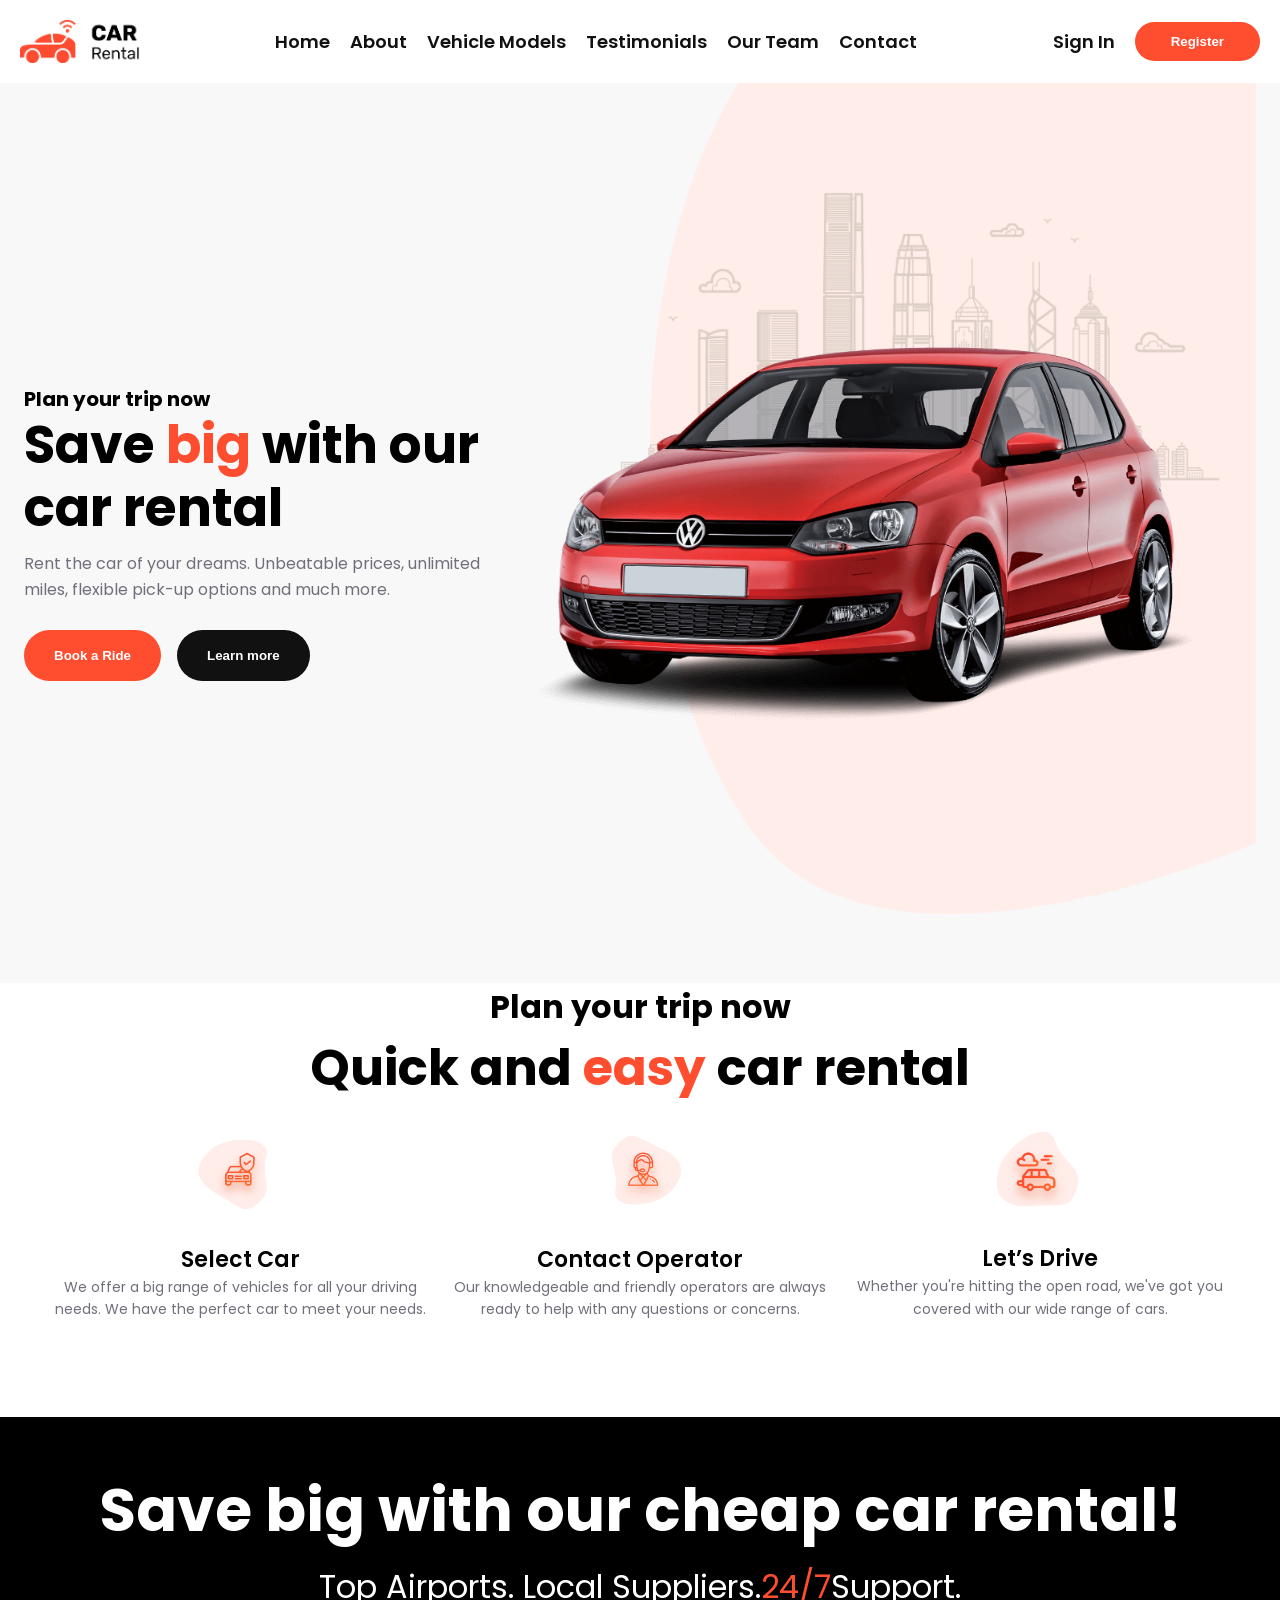
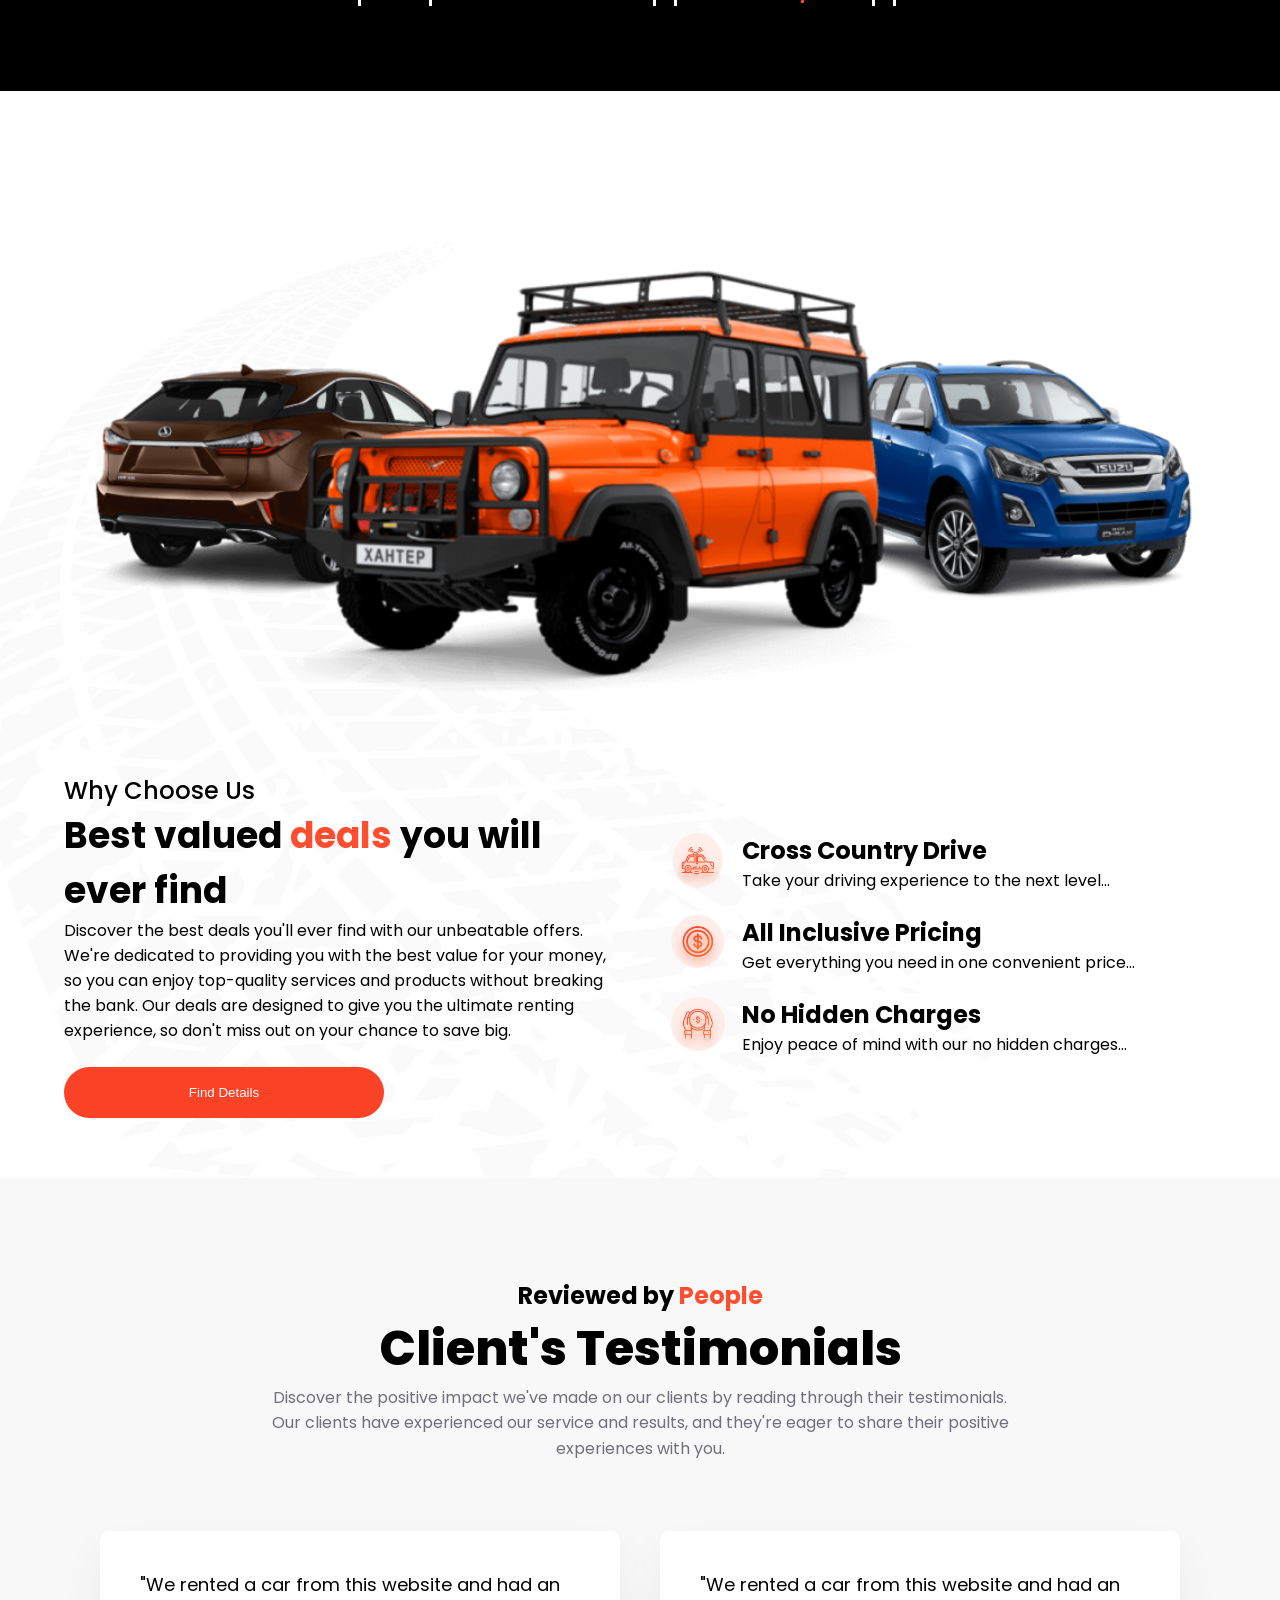
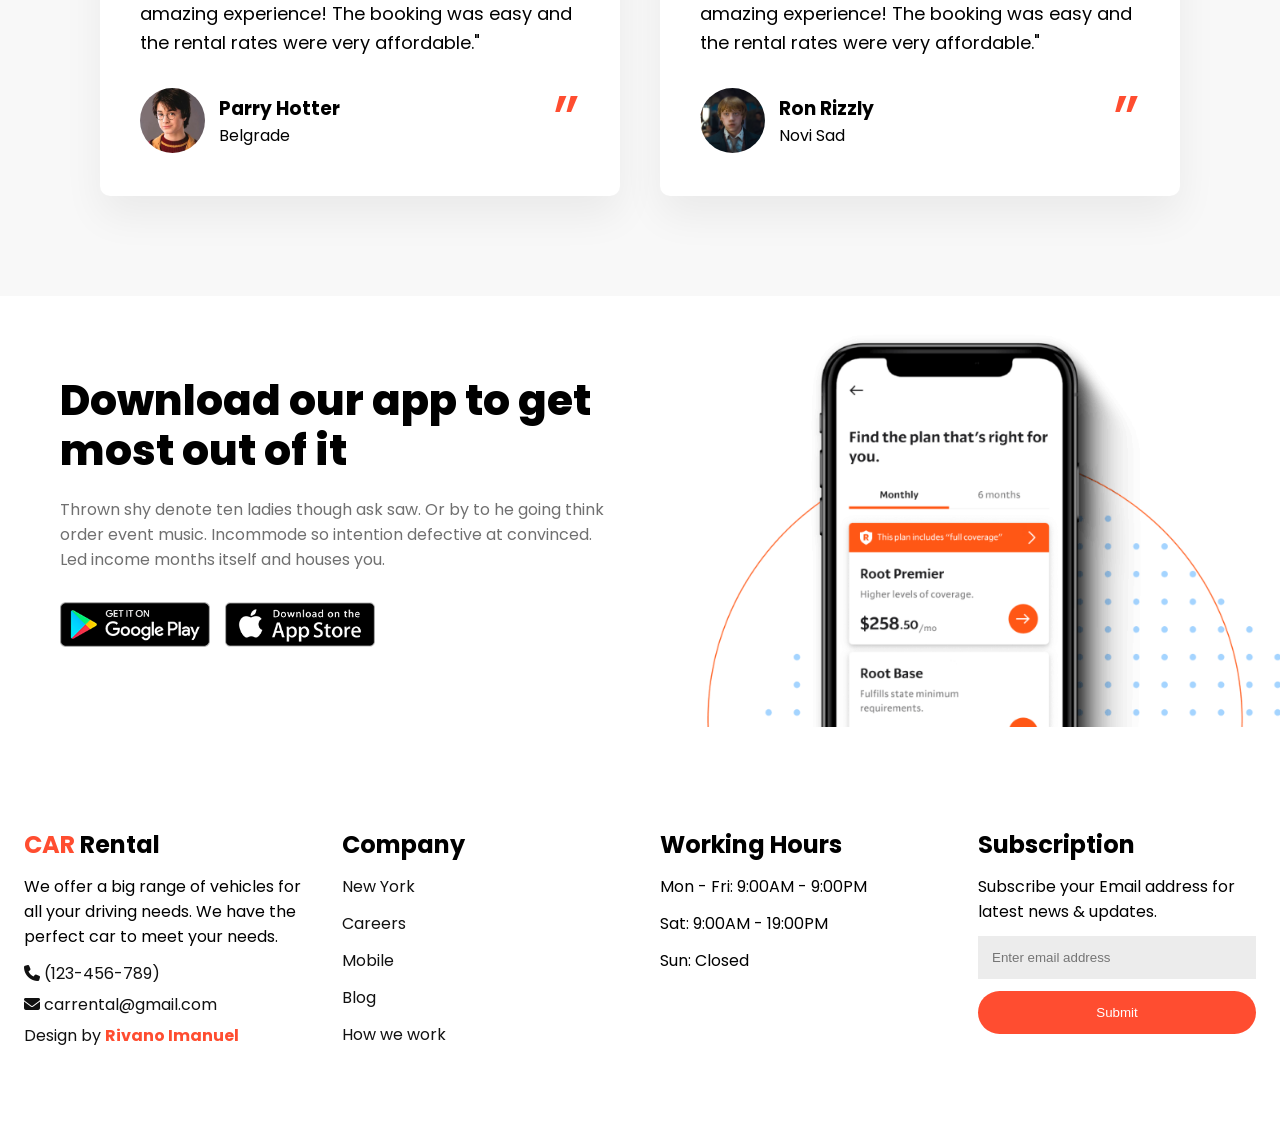
==== index.html @ f469b9a5 "first commit" ====
<!DOCTYPE html>
<html lang="en">

<head>
  <meta charset="UTF-8" />
  <meta name="viewport" content="width=device-width, initial-scale=1.0" />
  <link rel="stylesheet" href="style.css" />
  <link href="https://fonts.googleapis.com/css2?family=Poppins:wght@400;500;600;700&display=swap" rel="stylesheet">
  <link rel="stylesheet" href="https://cdnjs.cloudflare.com/ajax/libs/font-awesome/6.5.0/css/all.min.css">
  <title>Document</title>
  <script src="app.js" defer></script>
</head>

<body>
  <!-- navigation -->
  <nav>
    <div class="nav__row">

      <div class="nav__logo">
        <img src="logo.png" alt="logo">
      </div>



    <button class="nav__hamburger" onclick="openMenu()">
      <i class="fa-solid fa-bars"></i>
    </button>


    <div class="nav__links">

      <button class="nav__close" onclick="closeMenu()">✕</button>

      <a href="#" class="nav__link">Home</a>
      <a href="#" class="nav__link">About</a>
      <a href="#" class="nav__link">Vehicle Models</a>
      <a href="#" class="nav__link">Testimonials</a>
      <a href="#" class="nav__link">Our Team</a>
      <a href="#" class="nav__link">Contact</a>

    </div>

    <div class="nav__actions">
      <a href="#" class="nav__link nav__link__sign">Sign In</a>
      <button class="nav__button">Register</button>
    </div>

  </div>
</nav>

  <!-- header -->
  <header>
    <div class="container">
      <div class="header__row">

        <img class="header-bg" src="header-bg.png" alt="">

        <div class="header__text">
          <p class="header__text__subtitle">Plan your trip now</p>

          <h1 class="header__text__title">
            Save <span>big</span> with our car rental
          </h1>

          <p class="header__text__para">
            Rent the car of your dreams. Unbeatable prices, unlimited miles, flexible pick-up options and much more.
          </p>

          <div class="header__text__btns">
            <button class="header__text__btn header__text__book">Book a Ride</button>
            <button class="header__text__btn header__text__learn">Learn more</button>
          </div>
        </div>

        <div class="header__img__wrapper">
          <img class="header__img" src="header-car.png" alt="Car">
        </div>

      </div>
    </div>
  </header>

  <!-- main content -->

  <main id="features">
    <div class="container">

      <div class="features__heading">
        <h1 class="feature__subtitle">Plan your trip now</h1>
        <h2 class="feature__title">Quick and <strong>easy</strong> car rental</h2>
      </div>

      <div class="features__row">

        <div class="feature">
          <div class="feature__icon">
            <img src="feature-1.png" alt="Select Car" class="feature__img">
          </div>

          <h4 class="feature__name">Select Car</h4>
          <p class="feature__para">
            We offer a big range of vehicles for all your driving needs. We have the perfect car to meet your needs.
          </p>

        </div>

        <div class="feature">
          <div class="feature__icon">
            <img src="feature-2.png" alt="Contact Operator" class="feature__img">
          </div>
          <h4 class="feature__name">Contact Operator</h4>
          <p class="feature__para">
            Our knowledgeable and friendly operators are always ready to help with any questions or concerns.
          </p>
        </div>

        <div class="feature">
          <div class="feature__icon">
            <img src="feature-3.png" alt="Let's Drive" class="feature__img">
          </div>
          <h4 class="feature__name">Let’s Drive</h4>
          <p class="feature__para">
            Whether you're hitting the open road, we've got you covered with our wide range of cars.
          </p>
        </div>

      </div>

    </div>
  </main>

  <!-- banner -->

  <section id="banner">
    <div class=" container__banner">

      <h1 class=" banner__title"> Save big with our cheap car rental!</h1>
      <p class=" banner__para"> Top Airports. Local Suppliers.<span> 24/7 </span> Support.</p>
    </div>
  </section>

  <!-- choose us -->

  <section id="Choose__us">
    <div class="container__choose">

      <!-- ROW 1: IMAGE FULL WIDTH -->
      <div class="choose__imageRow">
        <img src="choose-car.png" alt="Car Image" class="choose__car__image">
      </div>

      <!-- ROW 2: CONTENT -->
      <div class="choose__contentRow">

        <!-- LEFT: titles + para + button -->
        <div class="choose__contentLeft">
          <div class="Headtitle">Why Choose Us</div>
          <div class="subtitle">Best valued <strong>deals</strong> you will ever find</div>

          <p class="choose__para">
            Discover the best deals you'll ever find with our unbeatable offers. We're dedicated to providing you with
            the best value for your money, so you can enjoy top-quality services and products without breaking the bank.
            Our deals are designed to give you the ultimate renting experience, so don't miss out on your chance to save
            big.</p>

          <button class="choose__button">Find Details</button>
        </div>

        <!-- RIGHT: features -->
        <div class="choose__contentRight">
          <div class="choose__features">

            <div class="choose__feature">
              <img src="choose-1.png" alt="" class="choose__icon">
              <div>
                <h2>Cross Country Drive</h2>
                <p>Take your driving experience to the next level...</p>
              </div>
            </div>

            <div class="choose__feature">
              <img src="choose-2.png" alt="" class="choose__icon">
              <div>
                <h2>All Inclusive Pricing</h2>
                <p>Get everything you need in one convenient price...</p>
              </div>
            </div>

            <div class="choose__feature">
              <img src="choose-3.png" alt="" class="choose__icon">
              <div>
                <h2>No Hidden Charges</h2>
                <p>Enjoy peace of mind with our no hidden charges...</p>
              </div>
            </div>

          </div>
        </div>

      </div>
    </div>
  </section>

  <!-- review -->
  <section id="review">
    <div class="container">

      <!-- header -->
      <div class="row__review">
        <h1 class="review__title">Reviewed by <strong>People</strong></h1>
        <h2 class="review__subtitle">Client's Testimonials</h2>
        <p class="review__para">
          Discover the positive impact we've made on our clients by reading through their testimonials.
          Our clients have experienced our service and results, and they're eager to share their positive experiences
          with you.
        </p>
      </div>

      <!-- testimonials cards -->
      <div class="testimonials">

        <!-- card 1 -->
        <article class="review__card">
          <p class="review__text">
            "We rented a car from this website and had an amazing experience! The booking was easy and the rental rates
            were very affordable."
          </p>

          <div class="review__footer">
            <div class="review__person">
              <img class="review__avatar" src="testimonial-1.webp" alt="Parry Hotter">
              <div class="review__meta">
                <h3 class="review__name">Parry Hotter</h3>
                <p class="review__location">Belgrade</p>
              </div>
            </div>

            <div class="review__quote" aria-hidden="true">”</div>
          </div>
        </article>

        <!-- card 2 -->
        <article class="review__card">
          <p class="review__text">
            "We rented a car from this website and had an amazing experience! The booking was easy and the rental rates
            were very affordable."
          </p>

          <div class="review__footer">
            <div class="review__person">
              <img class="review__avatar" src="testimonial-2.jpg" alt="Ron Rizzly">
              <div class="review__meta">
                <h3 class="review__name">Ron Rizzly</h3>
                <p class="review__location">Novi Sad</p>
              </div>
            </div>

            <div class="review__quote" aria-hidden="true">”</div>
          </div>
        </article>

      </div>

    </div>
  </section>
<!-- download -->

<section id="download">
  <div class="download__wrapper"> 
    
    <div class="download__content-inner"> <div class="download__text">
        <h2 class="download__title">Download our app to get most out of it</h2>
        <p class="download__para">
          Thrown shy denote ten ladies though ask saw. Or by to he going think order event music. Incommode so intention defective at convinced. Led income months itself and houses you.
        </p>
        <div class="download__links">
           <img src="google-play.svg" class="store-btn" alt="Google Play">
           <img src="app-store.svg" class="store-btn" alt="App Store">
        </div>
      </div>

      <div class="download__img">
        <img src="download-bg.png" class="phone-image" alt="Phone">
      </div>

    </div>

  </div>
</section>
  <footer id="footer">
    <div class="container">
      <div class="footer__row">

        <!-- COL 1: INTRO -->
        <div class="footer__col intro">
          <h4 class="intro__title"> <strong>CAR</strong> Rental</h4>
          
          <p class="intro__para">
            We offer a big range of vehicles for all your driving needs. We have the perfect car to meet your needs.
          </p>

          <div class="footer__links">
            <a href="tel:123456789" class="footer__intro__link footer__phone">
              <i class="fa-solid fa-phone"></i>
              <span>(123-456-789)</span>
            </a>

            <a href="mailto:carrental@gmail.com" class="footer__intro__link">
              <i class="fa-solid fa-envelope"></i>
              <span>carrental@gmail.com</span>
            </a>

            <a href="#" class="footer__intro__link">Design by <strong>Rivano Imanuel</strong></a>
          </div>
        </div>

        <!-- COL 2: COMPANY -->
        <div class="footer__col company">
          <h4 class="company__title">Company</h4>
          <a href="#" class="company__link">New York</a>
          <a href="#" class="company__link">Careers</a>
          <a href="#" class="company__link">Mobile</a>
          <a href="#" class="company__link">Blog</a>
          <a href="#" class="company__link">How we work</a>
        </div>

        <!-- COL 3: HOURS -->
        <div class="footer__col hours">
          <h4 class="hours__title">Working Hours</h4>
          <p>Mon - Fri: 9:00AM - 9:00PM</p>
          <p>Sat: 9:00AM - 19:00PM</p>
          <p>Sun: Closed</p>
        </div>

        <!-- COL 4: SUBSCRIPTION -->
        <div class="footer__col subscription">
          <h4 class="headtitle__sub">Subscription</h4>
          <p>Subscribe your Email address for latest news & updates.</p>

          <form class="footer__form">
            <input type="email" placeholder="Enter email address" class="footer__email">
            <button type="submit" class="Email__form__submit">Submit</button>
          </form>
        </div>

      </div>
    </div>
  </footer>
  
  </body>
  </html>
---- style.css ----
/* =========================
   RESET + ROOT
   ========================= */
*{
  margin:0;
  padding:0;
  box-sizing:border-box;
}

:root{
  --primary:#ff4d30;
  --black:#111;
  --gray:#706f7b;
}

html,body{
  overflow-x:hidden;
}

body{
  font-family:"Poppins", sans-serif;
}

.container{
  width:100%;
  max-width:1280px;
  margin:0 auto;
  padding:0 24px;
}

/* =========================
   NAVIGATION
   ========================= */
.nav__row{
  width:100%;
  max-width:1280px;
  margin:0 auto;
  padding:20px;
  display:flex;
  align-items:center;
  justify-content:space-between;
}

.nav__logo img{
  width:120px;
  display:block;
}

.nav__links{
  display:flex;
  gap:20px;
}

.nav__link{
  text-decoration:none;
  color:#111;
  font-size:18px;
  font-weight:600;
}

.nav__actions{
  display:flex;
  gap:20px;
  align-items:center;
}

.nav__button{
  background:var(--primary);
  color:white;
  border:none;
  padding:12px 36px;
  border-radius:24px;
  font-weight:600;
  cursor:pointer;
}

/* =========================
   HAMBURGER BASE
   ========================= */
.nav__hamburger{
  display:none;
  background:none;
  border:none;
  font-size:28px;
  cursor:pointer;
}

.nav__close{
  display:none;
  background:none;
  border:none;
  font-size:28px;
  cursor:pointer;
}


/* =========================
   HEADER
   ========================= */
header{
  height:100vh;
  background:#f8f8f8;
  overflow:hidden;
}

.header__row{
  display:flex;
  align-items:center;
  justify-content:space-between;
  min-height:100vh;
  position:relative;
}

.header-bg{
  position:absolute;
  right:0;
  top:0;
  width:650px;
  z-index:1;
  pointer-events:none;
}

.header__text{
  max-width:500px;
  z-index:3;
}

.header__text__subtitle{
  font-size:20px;
  font-weight:700;
}

.header__text__title{
  font-size:52px;
  font-weight:700;
  line-height:1.2;
}

.header__text__title span{
  color:var(--primary);
}

.header__text__para{
  color:var(--gray);
  margin:12px 0 28px;
  line-height:1.6;
}

.header__text__btns{
  display:flex;
  gap:16px;
}

.header__text__btn{
  padding:18px 30px;
  border:none;
  border-radius:36px;
  color:white;
  font-weight:700;
  cursor:pointer;
}

.header__text__book{ background:var(--primary); }
.header__text__learn{ background:var(--black); }

.header__img__wrapper{
  position:absolute;
  right:24px;
  width:60%;
  z-index:2;
  pointer-events:none;
}

.header__img{
  width:100%;
  max-width:820px;
}

/* =========================
   FEATURES
   ========================= */
.features__row{
  display:flex;
  text-align:center;
  padding:16px;
}

.feature{ flex:1; }

.feature__subtitle{
  font-size:32px;
  text-align:center;
}

.feature__title{
  font-size:50px;
  text-align:center;
}

.feature__title strong{ color:#ff4d30; }

.feature__img{
  width:100px;
  margin-bottom:14px;
}

.feature__name{
  font-size:22px;
  font-weight:600;
}

.feature__para{
  font-size:14px;
  color:var(--gray);
  line-height:1.6;
}

/* =========================
   BANNER
   ========================= */
#banner{ 
  margin:80px 0;
  background: #2d2f35;
  color: #fff;

}

.container__banner{
  background:black;
  color:white;
  padding:40px 0 80px;
}

.banner__title{
  display:flex;
  justify-content:center;
  font-size:60px;
  font-weight:700;
  padding:8px;
}

.banner__para{
  display:flex;
  justify-content:center;
  font-size:32px;
}

.banner__para span{ color:var(--primary); }

/* =========================
   CHOOSE US
   ========================= */
#Choose__us{
  padding:60px 0;
  background:url(choose-bg.png) no-repeat left center;
  background-size:contain;
}

.Headtitle{
  font-size:24px;
  font-weight:500;
}

.subtitle{
  font-size:36px;
  font-weight:700;
}

.subtitle strong{ color:#ff4d30; }

.container__choose{
  max-width:1200px;
  margin:0 auto;
  padding:0 24px;
}

.choose__car__image{ width:100%; }

.choose__contentRow{
  display:flex;
  gap:60px;
  margin-top:30px;
  align-items:center;
}

.choose__contentLeft,
.choose__contentRight{ flex:1; }

.choose__features{
  display:flex;
  flex-direction:column;
  gap:22px;
}

.choose__feature{
  display:flex;
  gap:16px;
}

.choose__icon{ width:56px; }

.choose__button{
  width:320px;
  padding:18px 0;
  border:none;
  border-radius:999px;
  background:#fa4226;
  color:white;
  margin-top:24px;
}

/* =========================
   REVIEW
   ========================= */
#review{
  background:#f8f8f8;
  padding:100px 0;
}

.row__review{
  text-align:center;
  max-width:750px;
  margin:0 auto 70px;
}

.review__subtitle{
  font-size:48px;
  font-weight:800;
}

.review__title strong{ color:#ff4d30; }

.review__para{
  color:var(--gray);
  line-height:1.6;
}

.testimonials{
  display:flex;
  gap:40px;
  flex-wrap:wrap;
  justify-content:center;
}

.review__card{
  background:#fff;
  padding:40px;
  border-radius:10px;
  box-shadow:0 20px 40px rgba(0,0,0,0.06);
  max-width:520px;
  width:100%;
}

.review__text{
  font-size:18px;
  line-height:1.6;
  margin:0 0 28px;
}

.review__footer{
  display:flex;
  align-items:center;
  justify-content:space-between;
  gap:24px;
}

.review__person{
  display:flex;
  align-items:center;
  gap:14px;
}

/* avatar fix */
.review__avatar{
  width:65px;
  height:65px;
  border-radius:50%;
  object-fit:cover;
  display:block;
  flex-shrink:0;
}

.review__name{
  margin:0;
  font-weight:700;
}

.review__city{
  margin:0;
  color:#777;
  font-size:14px;
}

.review__quote{
  font-size:70px;
  line-height:1;
  color:#ff4d30;
}

/* =========================
   DOWNLOAD (CLEAN TEMPLATE SETUP)
   ========================= */

/* Section */
#download{
  background-image: url(download-bg.png);
  background-size: cover;
  background-repeat: no-repeat;
  background-position: top;
  padding: 80px 0; /* jij mag dit houden */
}
/* Center wrapper */
.download__wrapper{
  max-width: 1200px;
  margin: 0 auto;
  padding: 0 20px;
}

/* Layout wrapper (1x gebruiken!) */
.download__content-inner{
  display:flex;
  justify-content: space-between;
  align-items:flex-start;
}

.download__text{
  max-width: 550px;
  display:flex;
  flex-direction:column;
  gap:20px;
}

.download__title{
  font-size: 42px;
  font-weight: 800;
  line-height: 1.2;
  margin: 0;
}

.download__para{
  color: #707070;
  margin: 0;

}

/* Store buttons */
.download__links{
  display: flex;
  gap: 15px;
  margin-top: 10px;
}

.store-btn{
  width: 150px;
  height: auto;
  display: block;
}

/* Rechts: floating phone */
.download__img{
  position: absolute;
  right: 0;                 /* laat hem op de rechterkant “ankeren” */
  top: 20px;                /* naast de tekst starten */
  width: 560px;             /* jouw kleinere, betere size */
  transform: translateX(-260px) translateY(160px);
  z-index: 10;
  pointer-events: none;
}

#footer{
  position: relative;
  z-index: 1;
}



/* =========================
   FOOTER
   ========================= */
#footer{ padding:100px 0;
position: relative
;z-index: 1; }

.footer__row{
  display:flex;
  gap:40px;
  flex-wrap:wrap;
}

.footer__col{
  flex:1;
  min-width:220px;
  display:flex;
  flex-direction:column;
  gap:12px;
}

.intro__title,
.company__title,
.hours__title,
.headtitle__sub{
  font-size:24px;
  font-weight:700;
}

.footer__links{
  display:flex;
  flex-direction:column;
  gap:6px;
}

.footer__intro__link,
.company__link{
  text-decoration:none;
  color:#111;
}

.footer__email{
  background:#ececec;
  border:none;
  padding:14px;
}

.Email__form__submit{
  background:var(--primary);
  color:white;
  border:none;
  padding:14px;
  border-radius:30px;
}

#footer strong{ color:#ff4d30; }

#footer .footer__form{
  display:flex;
  flex-direction:column;
  gap:12px;
}



/* =========================
   RESPONSIVE (simpel en stabiel)
   ========================= */
@media (max-width: 1000px){
  .download__content-inner{
    flex-direction: column;
    min-height: auto;
  }

  .download__text{
    width: 100%;
  }

  .download__img{
    position: static;     /* phone terug in flow */
    width: 100%;
    margin-top: 40px;
  }

  .phone-image{
    transform: none;
  }

  #download{
    padding: 60px 0;
  }
}



/* Responsive media's */
@media (max-width: 768px){


  /* =========================
     NAVIGATION
     ========================= */
  .nav__actions{
    display: none;
  }

  .nav__hamburger{
    display: block;
    margin-left: auto;
    background: none;
    border: none;
    font-size: 28px;
    cursor: pointer;
  }

  .nav__links{
    position: fixed;
    top: 0;
    right: -100%;
    width: 280px;
    height: 100vh;
    background: #fff;
    padding: 40px 20px;
    display: flex;
    flex-direction: column;
    gap: 16px;
    transition: 0.3s ease;
    z-index: 9999;
    align-items: center;
  }

  body.open .nav__links{
    right: 0;
  }

  .nav__close{
    display: block;
    align-self: flex-end;
    background: none;
    border: none;
    font-size: 28px;
    cursor: pointer;
    margin-bottom: 10px;
  }

  /* =========================
     HEADER
     ========================= */
  .header__img__wrapper,
  .header-bg{
    display: none;
  }
  .header__img__wrapper{
    display: none !important;
    height: 0 !important;
    margin: 0 !important;
    padding: 0 !important;}

  header{
      min-height: 0 !important;
    height: auto !important;
    padding-bottom: 0 !important;
    margin-bottom: 0 !important;
   
  }

  .header__row{
    min-height: 100vh;
    height: auto;
    display: flex;
    flex-direction: column;
    align-items: center;
    justify-content: center;
    text-align: center;
    padding-top: 0px;
    padding-bottom: 0px;
  }

  .header__text{
    max-width: 600px;
    margin-bottom: 0;
  }

  .header__text__btns{
    justify-content: center;
  }

  .header__text__subtitle{
    margin-bottom: 24px;
  }

  /* =========================
     FEATURES (fix margin-collapse / spacing)
     ========================= */
  #features{
    padding-top: 20px;
    display: flow-root;
  }

  #features h2,
  #features .features__title,
  #features .features__subtitle{
    margin-top: 0;
  }
.features__list{         
    display:flex;
    flex-direction: column; 
    gap: 32px;
    align-items: center;
  }

  .features__row{
    display: flex;
    flex-direction: column;
    gap: 32px;
    align-items: center;
  }

  .feature{
    width: 100%;
    max-width: 420px;
    text-align: center;
  }
  .feature__subtitle{
    padding-bottom: 20px;
    padding-top: 20px;
  }
/* banner */



#banner{
  width: 100%;
  background: #000; 
}




#banner .container__banner{
 padding: 40px 24px 18px; 
  text-align: center;
}


/* Titel */
#banner .banner__title,
#banner h2{
  margin: 0;
  font-size: 44px;
  font-weight: 800;
  line-height: 1.1;
  color: #fff;
  max-width: 720px; 
    text-align: center;
  margin: 0 auto;  /* key: voorkomt super brede title */
}

/* Para */
#banner .banner__para,
#banner p{
  margin: 12px auto 0 ;       /* i.p.v. 20px */
  font-size: 18px;
  color: rgba(255,255,255,0.85);
padding: 0px;
max-width: 720px;

}

/* features */

#Choose__us{
  background-image: url("choose-bg.png");
  background-repeat: no-repeat;
  background-position: top center;
  background-size: cover;
  padding: 80px 0;
}


.choose__imageRow{
  display: block;        
  margin-bottom: 40px;   
}

.choose__car__image{
  display: block;
  width: 100%;
  height: auto;
}

.choose__contentRow{
  display: flex;
  flex-direction: column;
  justify-content: center;
  align-items: center;

}
.choose__contentLeft{
  max-width: 600px;
  margin: 0 auto;
  text-align: center;
}
.Headtitle,
.subtitle,
.choose__para{
text-align: center;
}


/* download */

 #download{
    
    background-image: url("download-bg.png");
    background-repeat: no-repeat;
    background-size: 180%;        
    background-position: 140% top;
    padding: 60px 0;
  }

  .download__wrapper{
    display: flex;
    flex-direction: column;
    align-items: center;
    text-align: center;
    gap: 20px;
  }

  .download__text{
    max-width: 600px;
    margin: 0 auto;
  }
#download{
  background-image: none !important;   
  padding: 60px 0 !important;
}


.download__content-inner{
  flex-direction: column !important;
  align-items: center !important;
  text-align: center !important;
}

.download__links{
  justify-content: center !important;
}


.download__img,
img.download__img,
.phone-image,
img.phone-image{
  display: none !important;
}
}


/* footer */

@media ( max-width: 480px ){


#footer {
    width: 100%;
    align-items: center;
    text-align: center;
    padding-bottom: 0px;


}




}

@media ( max-width: 390px )
{

.banner__para{
  white-space: nowrap;
  font-size: 18px;
}
}
@media (max-width: 1240px){

  .download__img{
    display: none !important;
  }

}
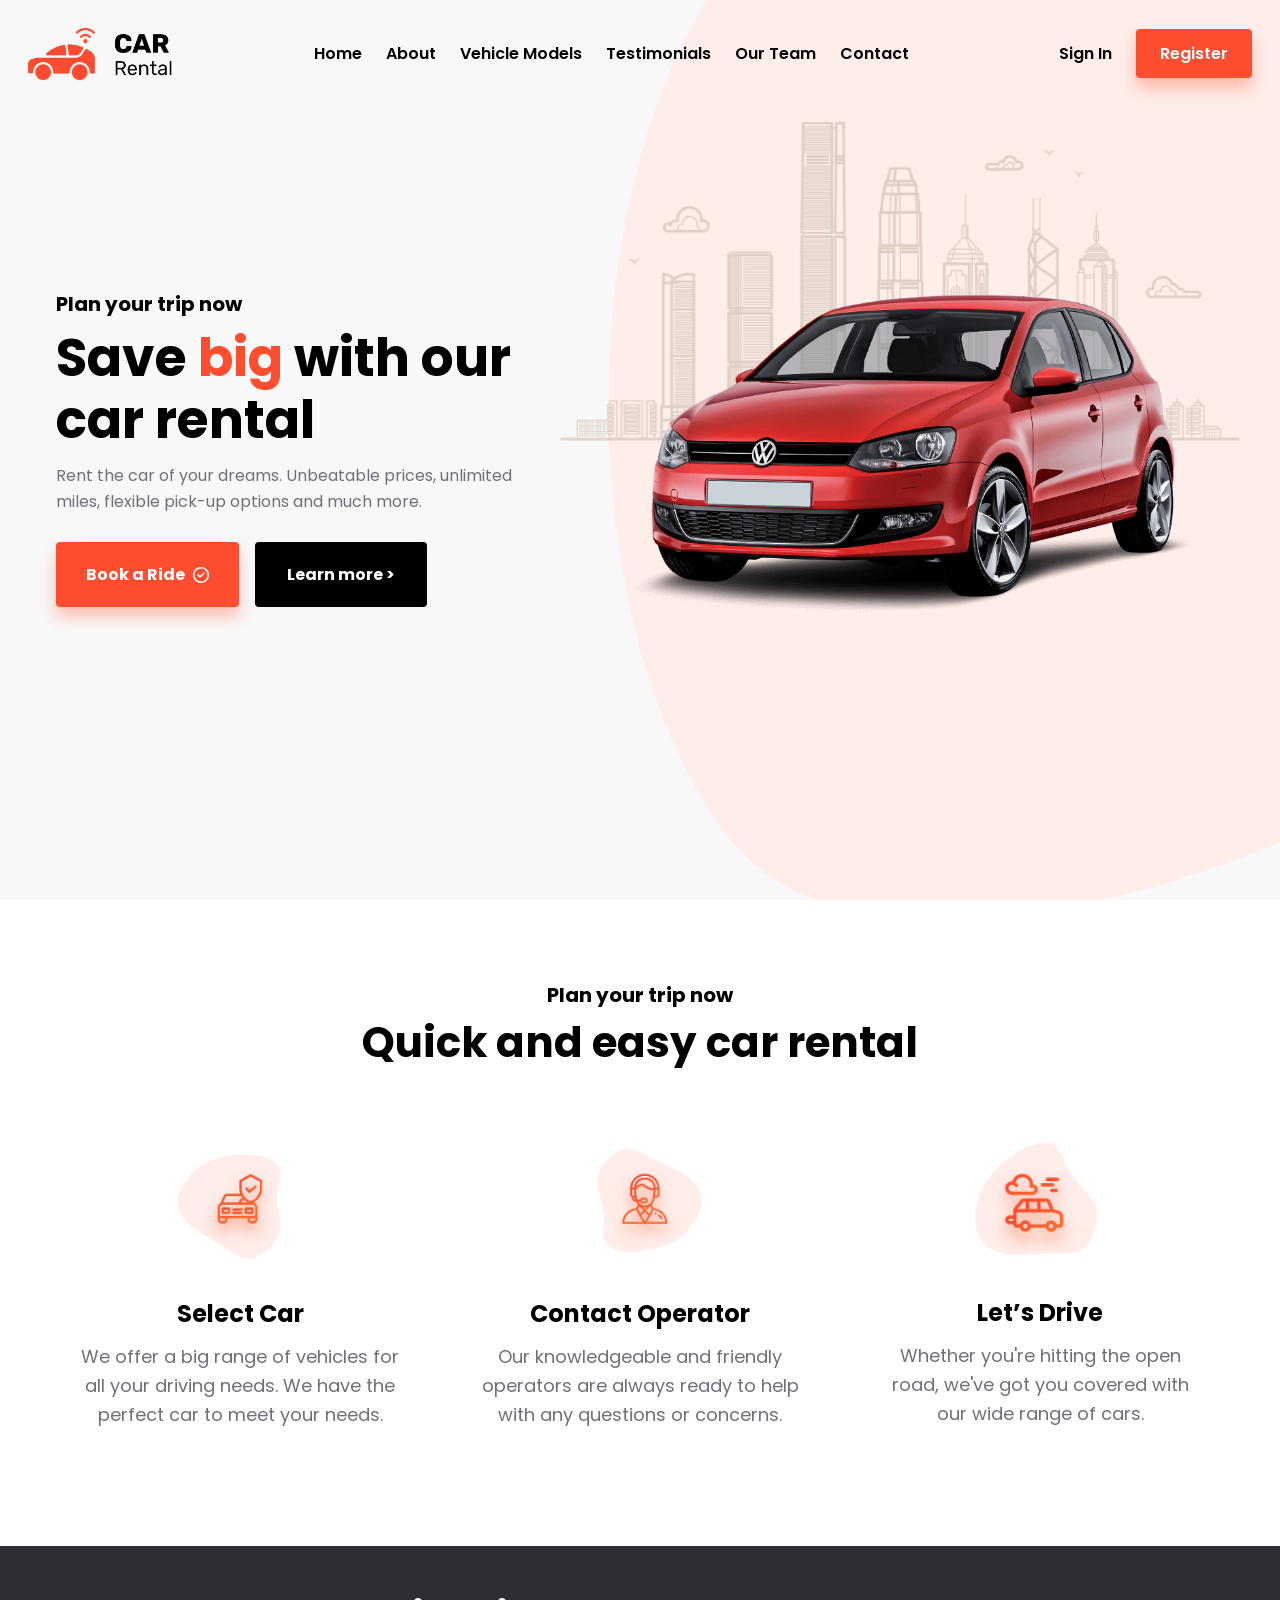
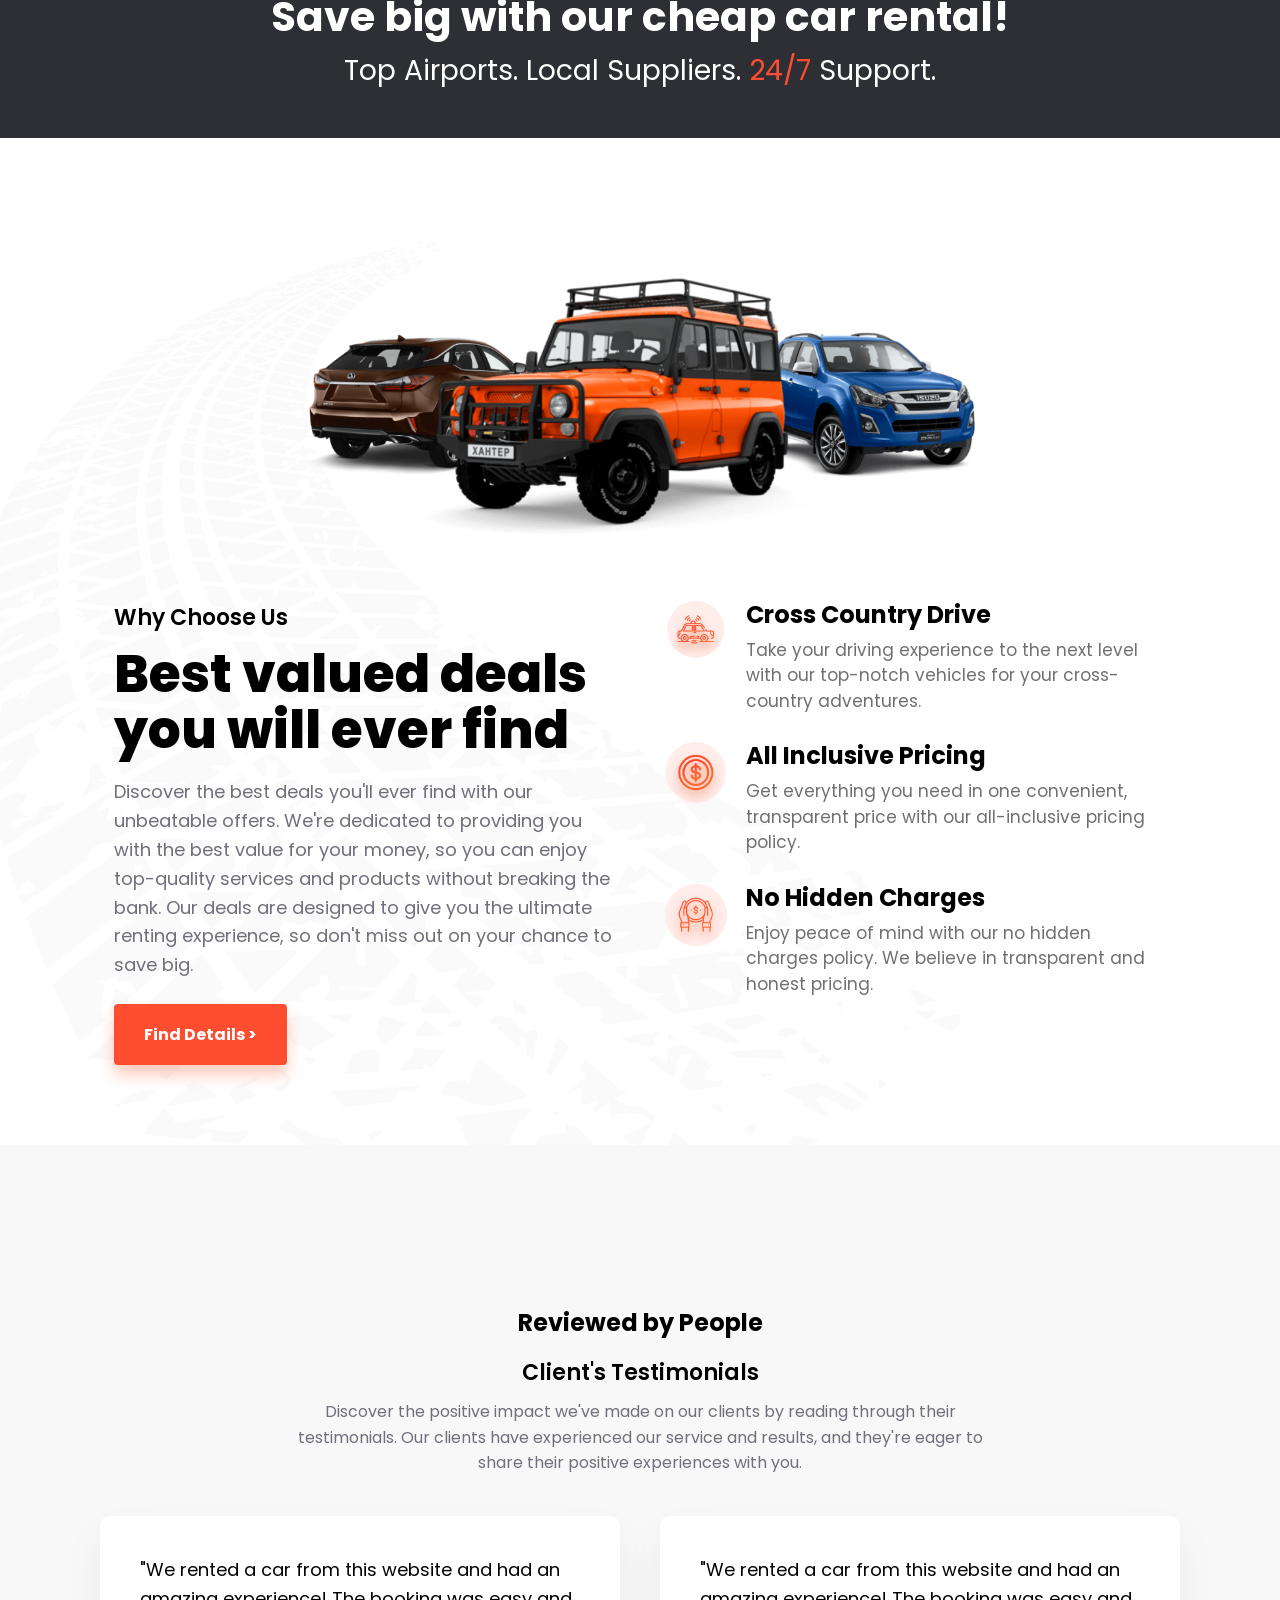
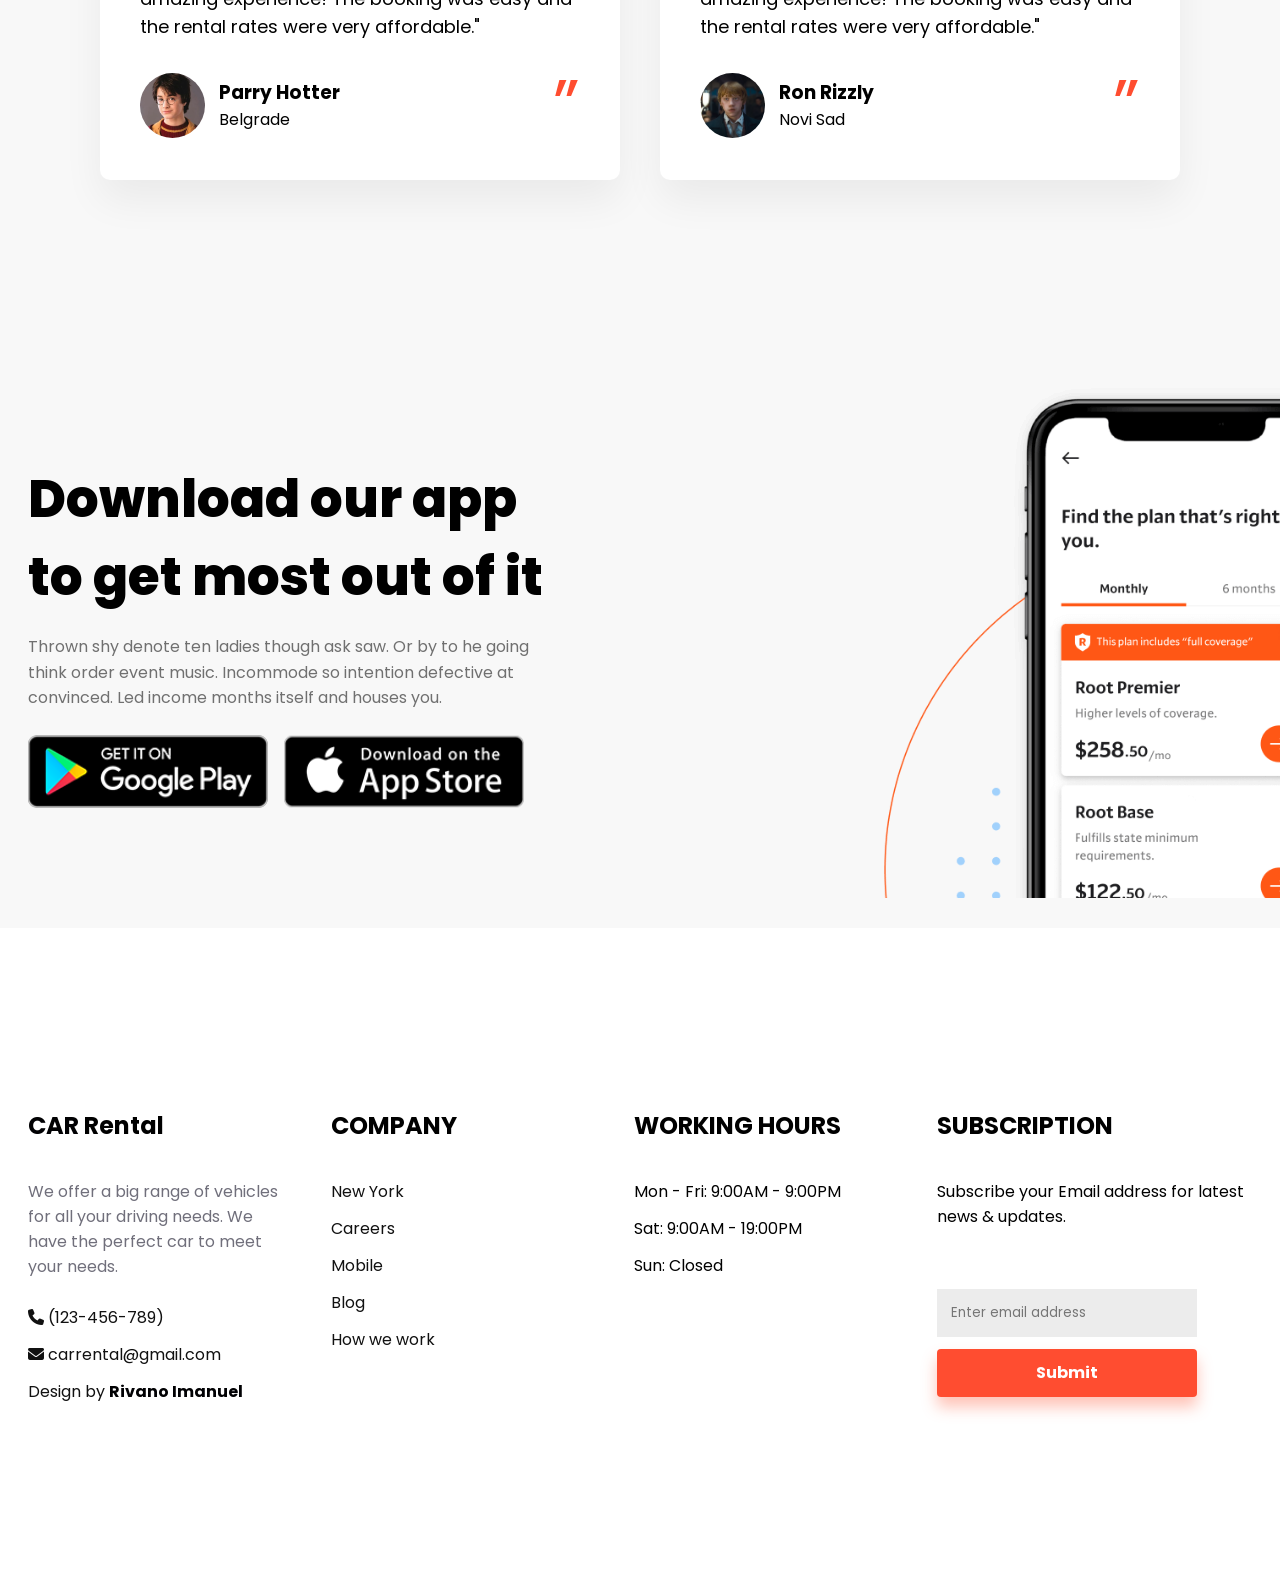
==== commit 25b6fb0f: "Finish responsive layout and footer fixes" ====
--- a/index.html
+++ b/index.html
@@ -13,22 +13,17 @@
 
 <body>
   <!-- navigation -->
-  <nav>
-    <div class="nav__row">
-
-      <div class="nav__logo">
-        <img src="logo.png" alt="logo">
-      </div>
-
-
+<nav class="menu">
+  <div class="row nav__row">
+    <div class="nav__logo">
+      <img src="logo.png" alt="logo">
+    </div>
 
     <button class="nav__hamburger" onclick="openMenu()">
       <i class="fa-solid fa-bars"></i>
     </button>
 
-
     <div class="nav__links">
-
       <button class="nav__close" onclick="closeMenu()">✕</button>
 
       <a href="#" class="nav__link">Home</a>
@@ -37,97 +32,82 @@
       <a href="#" class="nav__link">Testimonials</a>
       <a href="#" class="nav__link">Our Team</a>
       <a href="#" class="nav__link">Contact</a>
-
     </div>
 
     <div class="nav__actions">
-      <a href="#" class="nav__link nav__link__sign">Sign In</a>
+      <a href="#" class="nav__sign">Sign In</a>
       <button class="nav__button">Register</button>
     </div>
-
   </div>
 </nav>
 
   <!-- header -->
-  <header>
-    <div class="container">
-      <div class="header__row">
-
-        <img class="header-bg" src="header-bg.png" alt="">
-
-        <div class="header__text">
-          <p class="header__text__subtitle">Plan your trip now</p>
-
-          <h1 class="header__text__title">
-            Save <span>big</span> with our car rental
-          </h1>
-
-          <p class="header__text__para">
-            Rent the car of your dreams. Unbeatable prices, unlimited miles, flexible pick-up options and much more.
-          </p>
-
-          <div class="header__text__btns">
-            <button class="header__text__btn header__text__book">Book a Ride</button>
-            <button class="header__text__btn header__text__learn">Learn more</button>
-          </div>
-        </div>
-
-        <div class="header__img__wrapper">
-          <img class="header__img" src="header-car.png" alt="Car">
-        </div>
-
-      </div>
-    </div>
-  </header>
+<!-- header -->
+<header>
+  <img class="header-bg" src="header-bg.png" alt="" />
+
+  <div class="header__row">
+    <div class="header__text">
+      <p class="header__text__subtitle">Plan your trip now</p>
+
+      <h1 class="header__text__title">
+        Save <span>big</span> with our car rental
+      </h1>
+
+      <p class="header__text__para">
+        Rent the car of your dreams. Unbeatable prices, unlimited miles, flexible pick-up options and much more.
+      </p>
+
+      <div class="header__text__btns">
+        <button class="header__text__btn header__text__book">Book a Ride <i class="fa-regular fa-circle-check"></i></button>
+        <button class="header__text__btn header__text__learn">Learn more > </button>
+      </div>
+    </div>
+
+    <div class="header__img__wrapper">
+      <img class="header__img" src="header-car.png" alt="" />
+    </div>
+  </div>
+</header>
 
   <!-- main content -->
 
-  <main id="features">
-    <div class="container">
-
-      <div class="features__heading">
-        <h1 class="feature__subtitle">Plan your trip now</h1>
-        <h2 class="feature__title">Quick and <strong>easy</strong> car rental</h2>
-      </div>
-
-      <div class="features__row">
-
-        <div class="feature">
-          <div class="feature__icon">
-            <img src="feature-1.png" alt="Select Car" class="feature__img">
-          </div>
-
-          <h4 class="feature__name">Select Car</h4>
-          <p class="feature__para">
-            We offer a big range of vehicles for all your driving needs. We have the perfect car to meet your needs.
-          </p>
-
-        </div>
-
-        <div class="feature">
-          <div class="feature__icon">
-            <img src="feature-2.png" alt="Contact Operator" class="feature__img">
-          </div>
-          <h4 class="feature__name">Contact Operator</h4>
-          <p class="feature__para">
-            Our knowledgeable and friendly operators are always ready to help with any questions or concerns.
-          </p>
-        </div>
-
-        <div class="feature">
-          <div class="feature__icon">
-            <img src="feature-3.png" alt="Let's Drive" class="feature__img">
-          </div>
-          <h4 class="feature__name">Let’s Drive</h4>
-          <p class="feature__para">
-            Whether you're hitting the open road, we've got you covered with our wide range of cars.
-          </p>
-        </div>
-
-      </div>
-
-    </div>
-  </main>
+ <div class="features__heading">
+  <p class="feature__subtitle">Plan your trip now</p>
+  <h2 class="feature__title">Quick and easy car rental</h2>
+</div>
+
+<div class="features__row">
+  <div class="feature">
+    <div class="feature__image__wrapper">
+      <img src="feature-1.png" class="feature__img" alt="Select Car">
+    </div>
+    <h4 class="feature__name">Select Car</h4>
+    <p class="feature__para">
+      We offer a big range of vehicles for all your driving needs. We have the perfect car to meet your needs.
+    </p>
+  </div>
+
+  <div class="feature">
+    <div class="feature__image__wrapper">
+      <img src="feature-2.png" class="feature__img" alt="Contact Operator">
+    </div>
+    <h4 class="feature__name">Contact Operator</h4>
+    <p class="feature__para">
+      Our knowledgeable and friendly operators are always ready to help with any questions or concerns.
+    </p>
+  </div>
+
+  <div class="feature">
+    <div class="feature__image__wrapper">
+      <img src="feature-3.png" class="feature__img" alt="Let’s Drive">
+    </div>
+    <h4 class="feature__name">Let’s Drive</h4>
+    <p class="feature__para">
+      Whether you're hitting the open road, we've got you covered with our wide range of cars.
+    </p>
+  </div>
+</div>
 
   <!-- banner -->
 
@@ -155,7 +135,7 @@
         <!-- LEFT: titles + para + button -->
         <div class="choose__contentLeft">
           <div class="Headtitle">Why Choose Us</div>
-          <div class="subtitle">Best valued <strong>deals</strong> you will ever find</div>
+          <div class="subtitle">Best valued deals you will ever find</div>
 
           <p class="choose__para">
             Discover the best deals you'll ever find with our unbeatable offers. We're dedicated to providing you with
@@ -163,7 +143,7 @@
             Our deals are designed to give you the ultimate renting experience, so don't miss out on your chance to save
             big.</p>
 
-          <button class="choose__button">Find Details</button>
+          <button class="choose__button">Find Details > </button>
         </div>
 
         <!-- RIGHT: features -->
@@ -174,7 +154,7 @@
               <img src="choose-1.png" alt="" class="choose__icon">
               <div>
                 <h2>Cross Country Drive</h2>
-                <p>Take your driving experience to the next level...</p>
+                <p>Take your driving experience to the next level with our top-notch vehicles for your cross-country adventures.</p>
               </div>
             </div>
 
@@ -182,7 +162,7 @@
               <img src="choose-2.png" alt="" class="choose__icon">
               <div>
                 <h2>All Inclusive Pricing</h2>
-                <p>Get everything you need in one convenient price...</p>
+                <p>Get everything you need in one convenient, transparent price with our all-inclusive pricing policy.</p>
               </div>
             </div>
 
@@ -190,7 +170,7 @@
               <img src="choose-3.png" alt="" class="choose__icon">
               <div>
                 <h2>No Hidden Charges</h2>
-                <p>Enjoy peace of mind with our no hidden charges...</p>
+                <p>Enjoy peace of mind with our no hidden charges policy. We believe in transparent and honest pricing.</p>
               </div>
             </div>
 
@@ -205,9 +185,9 @@
   <section id="review">
     <div class="container">
 
-      <!-- header -->
+      
       <div class="row__review">
-        <h1 class="review__title">Reviewed by <strong>People</strong></h1>
+        <h1 class="review__title">Reviewed by People </h1>
         <h2 class="review__subtitle">Client's Testimonials</h2>
         <p class="review__para">
           Discover the positive impact we've made on our clients by reading through their testimonials.
@@ -279,9 +259,7 @@
         </div>
       </div>
 
-      <div class="download__img">
-        <img src="download-bg.png" class="phone-image" alt="Phone">
-      </div>
+   
 
     </div>
 
@@ -316,7 +294,7 @@
 
         <!-- COL 2: COMPANY -->
         <div class="footer__col company">
-          <h4 class="company__title">Company</h4>
+          <h4 class="company__title">COMPANY</h4>
           <a href="#" class="company__link">New York</a>
           <a href="#" class="company__link">Careers</a>
           <a href="#" class="company__link">Mobile</a>
@@ -326,7 +304,7 @@
 
         <!-- COL 3: HOURS -->
         <div class="footer__col hours">
-          <h4 class="hours__title">Working Hours</h4>
+          <h4 class="hours__title">WORKING HOURS</h4>
           <p>Mon - Fri: 9:00AM - 9:00PM</p>
           <p>Sat: 9:00AM - 19:00PM</p>
           <p>Sun: Closed</p>
@@ -334,7 +312,7 @@
 
         <!-- COL 4: SUBSCRIPTION -->
         <div class="footer__col subscription">
-          <h4 class="headtitle__sub">Subscription</h4>
+          <h4 class="headtitle__sub">SUBSCRIPTION</h4>
           <p>Subscribe your Email address for latest news & updates.</p>
 
           <form class="footer__form">
--- a/style.css
+++ b/style.css
@@ -1,873 +1,1753 @@
+@import url("https://fonts.googleapis.com/css2?family=Poppins:wght@100;200;300;400;500;600;700;800;900&display=swap");
+
+
 /* =========================
    RESET + ROOT
-   ========================= */
-*{
-  margin:0;
-  padding:0;
-  box-sizing:border-box;
-}
-
-:root{
-  --primary:#ff4d30;
-  --black:#111;
-  --gray:#706f7b;
-}
-
-html,body{
-  overflow-x:hidden;
-}
-
-body{
-  font-family:"Poppins", sans-serif;
-}
-
-.container{
-  width:100%;
-  max-width:1280px;
-  margin:0 auto;
-  padding:0 24px;
+========================= */
+* {
+  margin: 0;
+  padding: 0;
+  box-sizing: border-box;
+  font-family: "Poppins", sans-serif;
+}
+
+:root {
+  --header-bg: #f8f8f8;
+  --primary: #ff4d30;
+  --black: #010103;
+  --lightblack: #2d2d2d;
+  --gray: #706f7b;
+}
+
+html,
+body {
+  overflow-x: hidden;
+}
+
+a {
+  text-decoration: none;
+}
+
+button {
+  cursor: pointer;
+  font: inherit;
+}
+
+img {
+  display: block;
+  max-width: 100%;
+}
+
+.container {
+  width: 100%;
+  padding: 80px 0;
+}
+
+.row {
+  width: 100%;
+  max-width: 1280px;
+  margin: 0 auto;
+  padding: 0 28px;
+}
+
+.open {
+  overflow-y: hidden;
 }
 
 /* =========================
-   NAVIGATION
-   ========================= */
-.nav__row{
-  width:100%;
-  max-width:1280px;
-  margin:0 auto;
-  padding:20px;
-  display:flex;
-  align-items:center;
-  justify-content:space-between;
-}
-
-.nav__logo img{
-  width:120px;
-  display:block;
-}
-
-.nav__links{
-  display:flex;
-  gap:20px;
-}
-
-.nav__link{
-  text-decoration:none;
-  color:#111;
-  font-size:18px;
-  font-weight:600;
-}
-
-.nav__actions{
-  display:flex;
-  gap:20px;
-  align-items:center;
-}
-
-.nav__button{
-  background:var(--primary);
-  color:white;
-  border:none;
-  padding:12px 36px;
-  border-radius:24px;
-  font-weight:600;
-  cursor:pointer;
-}
-
-/* =========================
-   HAMBURGER BASE
-   ========================= */
-.nav__hamburger{
-  display:none;
-  background:none;
-  border:none;
-  font-size:28px;
-  cursor:pointer;
-}
-
-.nav__close{
-  display:none;
-  background:none;
-  border:none;
-  font-size:28px;
-  cursor:pointer;
-}
-
+   NAV
+========================= */
+.menu {
+  position: absolute;
+  top: 0;
+  left: 0;
+  right: 0;
+  z-index: 100;
+  background: transparent;
+}
+
+.nav__row {
+  max-width: 1280px;
+  margin: 0 auto;
+  padding: 28px;
+  display: flex;
+  align-items: center;
+  gap: 24px;
+}
+
+.nav__logo img {
+  width: 145px;
+}
+
+.nav__links {
+  flex: 1;
+  display: flex;
+  justify-content: center;
+  align-items: center;
+  gap: 24px;
+}
+
+.nav__link {
+  font-size: 16px;
+  font-weight: 600;
+  color: var(--black);
+  transition: 300ms ease;
+}
+
+.nav__link:hover {
+  color: var(--primary);
+}
+
+.nav__actions {
+  display: flex;
+  align-items: center;
+  gap: 14px;
+}
+
+.nav__sign {
+  font-size: 16px;
+  font-weight: 600;
+  color: var(--black);
+  padding: 12px 10px;
+  transition: 300ms ease;
+}
+
+.nav__sign:hover {
+  color: var(--primary);
+}
+
+.nav__button {
+  font-size: 16px;
+  font-weight: 600;
+  padding: 12px 24px;
+  background: var(--primary);
+  color: white;
+  border: none;
+  border-radius: 4px;
+  box-shadow: 0 10px 15px 0 rgba(255, 83, 48, 0.35);
+  transition: 300ms ease;
+}
+
+.nav__button:hover {
+  background: #fa4226;
+  box-shadow: 0 10px 15px 0 rgba(255, 83, 48, 0.5);
+}
+
+.nav__hamburger,
+.nav__close {
+  display: none;
+  background: none;
+  border: none;
+  font-size: 28px;
+  color: var(--black);
+}
 
 /* =========================
    HEADER
-   ========================= */
-header{
-  height:100vh;
-  background:#f8f8f8;
-  overflow:hidden;
-}
-
-.header__row{
-  display:flex;
-  align-items:center;
-  justify-content:space-between;
-  min-height:100vh;
-  position:relative;
-}
-
-.header-bg{
-  position:absolute;
-  right:0;
-  top:0;
-  width:650px;
-  z-index:1;
-  pointer-events:none;
-}
-
-.header__text{
-  max-width:500px;
-  z-index:3;
-}
-
-.header__text__subtitle{
-  font-size:20px;
-  font-weight:700;
-}
-
-.header__text__title{
-  font-size:52px;
-  font-weight:700;
-  line-height:1.2;
-}
-
-.header__text__title span{
-  color:var(--primary);
-}
-
-.header__text__para{
-  color:var(--gray);
-  margin:12px 0 28px;
-  line-height:1.6;
-}
-
-.header__text__btns{
-  display:flex;
-  gap:16px;
-}
-
-.header__text__btn{
-  padding:18px 30px;
-  border:none;
-  border-radius:36px;
-  color:white;
-  font-weight:700;
-  cursor:pointer;
-}
-
-.header__text__book{ background:var(--primary); }
-.header__text__learn{ background:var(--black); }
-
-.header__img__wrapper{
-  position:absolute;
-  right:24px;
-  width:60%;
-  z-index:2;
-  pointer-events:none;
-}
-
-.header__img{
-  width:100%;
-  max-width:820px;
+========================= */
+header {
+  position: relative;
+  min-height: 100vh;
+  background: var(--header-bg);
+  overflow: hidden;
+  padding: 0 28px;
+}
+
+.header-bg {
+  position: absolute;
+  top: 0;
+  right: 0;
+  width: 720px;
+  z-index: 1;
+  pointer-events: none;
+}
+
+.header__row {
+  max-width: 1280px;
+  margin: 0 auto;
+  min-height: 100vh;
+  padding: 0 28px;
+  display: flex;
+  align-items: center;
+  justify-content: space-between;
+  gap: 40px;
+  position: relative;
+  z-index: 2;
+}
+
+.header__text {
+  max-width: 500px;
+}
+
+.header__text__subtitle {
+  font-size: 20px;
+  font-weight: 700;
+  line-height: 1.1;
+}
+
+.header__text__title {
+  font-size: 52px;
+  font-weight: 700;
+  line-height: 1.2;
+  margin-top: 12px;
+}
+
+.header__text__title span {
+  color: var(--primary);
+}
+
+.header__text__para {
+  color: var(--gray);
+  margin-top: 12px;
+  margin-bottom: 28px;
+  line-height: 1.6;
+}
+
+.header__img__wrapper {
+   width: 65%;
+  max-width: 1024px;
+  margin: 0 auto;
+}
+
+.header__img {
+  width: 100%;
+  height: auto;
+ 
+}
+
+.header__text__btns {
+  display: flex;
+  gap: 16px;
+  flex-wrap: wrap;
+}
+
+.header__text__btn {
+  font-size: 16px;
+  font-weight: 700;
+  padding: 18px 30px;
+  border: none;
+  outline: none;
+  color: white;
+  border-radius: 4px;
+  display: flex;
+  align-items: center;
+  justify-content: center;
+  gap: 8px;
+  transition: 300ms ease;
+}
+
+.header__text__book {
+  background-color: var(--primary);
+  box-shadow: 0 10px 15px 0 rgba(255, 83, 48, 0.35);
+}
+
+.header__text__book:hover {
+  background-color: #fa4226;
+  box-shadow: 0 10px 15px 0 rgba(255, 83, 48, 0.5);
+}
+
+.header__text__learn {
+  background-color: var(--black);
+  border: 2px solid transparent;
+}
+
+.header__text__learn:hover {
+  color: var(--black);
+  border-color: var(--black);
+  background-color: transparent;
 }
 
 /* =========================
    FEATURES
-   ========================= */
-.features__row{
-  display:flex;
-  text-align:center;
-  padding:16px;
-}
-
-.feature{ flex:1; }
-
-.feature__subtitle{
-  font-size:32px;
-  text-align:center;
-}
-
-.feature__title{
-  font-size:50px;
-  text-align:center;
-}
-
-.feature__title strong{ color:#ff4d30; }
-
-.feature__img{
-  width:100px;
-  margin-bottom:14px;
-}
-
-.feature__name{
-  font-size:22px;
-  font-weight:600;
-}
-
-.feature__para{
-  font-size:14px;
-  color:var(--gray);
-  line-height:1.6;
+========================= */
+.features__heading {
+  text-align: center;
+  margin: 80px 0 60px;
+  padding: 0 28px;
+}
+
+.feature__subtitle {
+  font-size: 20px;
+  font-weight: 700;
+  margin-bottom: 8px;
+}
+
+.feature__title {
+  font-size: 42px;
+  font-weight: 700;
+  line-height: 1.2;
+}
+
+.features__row {
+  max-width: 1280px;
+  margin: 0 auto;
+  padding: 0 28px 80px;
+  display: flex;
+  justify-content: center;
+  gap: 80px;
+  text-align: center;
+}
+
+.feature {
+  max-width: 320px;
+  display: flex;
+  flex-direction: column;
+  align-items: center;
+}
+
+.feature__image__wrapper {
+  width: 150px;
+  margin-bottom: 18px;
+}
+
+.feature__name {
+  font-size: 24px;
+  font-weight: 700;
+  margin-bottom: 12px;
+}
+
+.feature__para {
+  font-size: 18px;
+  line-height: 1.6;
+  color: var(--gray);
 }
 
 /* =========================
    BANNER
-   ========================= */
-#banner{ 
-  margin:80px 0;
+========================= */
+#banner {
   background: #2d2f35;
-  color: #fff;
-
-}
-
-.container__banner{
-  background:black;
-  color:white;
-  padding:40px 0 80px;
-}
-
-.banner__title{
-  display:flex;
-  justify-content:center;
-  font-size:60px;
-  font-weight:700;
-  padding:8px;
-}
-
-.banner__para{
-  display:flex;
-  justify-content:center;
-  font-size:32px;
-}
-
-.banner__para span{ color:var(--primary); }
-
-/* =========================
-   CHOOSE US
-   ========================= */
-#Choose__us{
-  padding:60px 0;
-  background:url(choose-bg.png) no-repeat left center;
-  background-size:contain;
-}
-
-.Headtitle{
-  font-size:24px;
-  font-weight:500;
-}
-
-.subtitle{
-  font-size:36px;
-  font-weight:700;
-}
-
-.subtitle strong{ color:#ff4d30; }
-
-.container__choose{
-  max-width:1200px;
-  margin:0 auto;
-  padding:0 24px;
-}
-
-.choose__car__image{ width:100%; }
-
-.choose__contentRow{
-  display:flex;
-  gap:60px;
-  margin-top:30px;
-  align-items:center;
-}
-
-.choose__contentLeft,
-.choose__contentRight{ flex:1; }
-
-.choose__features{
-  display:flex;
-  flex-direction:column;
-  gap:22px;
-}
-
-.choose__feature{
-  display:flex;
-  gap:16px;
-}
-
-.choose__icon{ width:56px; }
-
-.choose__button{
-  width:320px;
-  padding:18px 0;
-  border:none;
-  border-radius:999px;
-  background:#fa4226;
-  color:white;
-  margin-top:24px;
-}
-
-/* =========================
-   REVIEW
-   ========================= */
-#review{
-  background:#f8f8f8;
-  padding:100px 0;
-}
-
-.row__review{
-  text-align:center;
-  max-width:750px;
-  margin:0 auto 70px;
-}
-
-.review__subtitle{
-  font-size:48px;
-  font-weight:800;
-}
-
-.review__title strong{ color:#ff4d30; }
-
-.review__para{
-  color:var(--gray);
-  line-height:1.6;
-}
-
-.testimonials{
-  display:flex;
-  gap:40px;
-  flex-wrap:wrap;
-  justify-content:center;
-}
-
-.review__card{
-  background:#fff;
-  padding:40px;
-  border-radius:10px;
-  box-shadow:0 20px 40px rgba(0,0,0,0.06);
-  max-width:520px;
-  width:100%;
-}
-
-.review__text{
-  font-size:18px;
-  line-height:1.6;
-  margin:0 0 28px;
-}
-
-.review__footer{
-  display:flex;
-  align-items:center;
-  justify-content:space-between;
-  gap:24px;
-}
-
-.review__person{
-  display:flex;
-  align-items:center;
-  gap:14px;
-}
-
-/* avatar fix */
-.review__avatar{
-  width:65px;
-  height:65px;
-  border-radius:50%;
-  object-fit:cover;
-  display:block;
-  flex-shrink:0;
-}
-
-.review__name{
-  margin:0;
-  font-weight:700;
-}
-
-.review__city{
-  margin:0;
-  color:#777;
-  font-size:14px;
-}
-
-.review__quote{
-  font-size:70px;
-  line-height:1;
-  color:#ff4d30;
-}
-
-/* =========================
-   DOWNLOAD (CLEAN TEMPLATE SETUP)
-   ========================= */
-
-/* Section */
-#download{
-  background-image: url(download-bg.png);
-  background-size: cover;
-  background-repeat: no-repeat;
-  background-position: top;
-  padding: 80px 0; /* jij mag dit houden */
-}
-/* Center wrapper */
-.download__wrapper{
-  max-width: 1200px;
+  color: white;
+  margin: 36px 0;
+  padding: 48px 0;
+}
+
+.container__banner {
+  max-width: 1280px;
   margin: 0 auto;
-  padding: 0 20px;
-}
-
-/* Layout wrapper (1x gebruiken!) */
-.download__content-inner{
-  display:flex;
-  justify-content: space-between;
-  align-items:flex-start;
-}
-
-.download__text{
-  max-width: 550px;
-  display:flex;
-  flex-direction:column;
-  gap:20px;
-}
-
-.download__title{
+  padding: 0 28px;
+  text-align: center;
+}
+
+.banner__title {
+  font-size: clamp(34px, 3.2vw, 54px);
+  font-weight: 700;
+  line-height: 1.1;
+  margin-bottom: 12px;
+}
+
+.banner__para {
+  font-size: clamp(18px, 2.2vw, 32px);
+  line-height: 1.4;
+}
+
+.banner__para span {
+  color: var(--primary);
+}
+
+
+
+
+/* CHOOSE SECTION */
+
+#Choose__us {
+  padding: 60px 0 60px;
+  background: url(choose-bg.png) no-repeat left center;
+  background-size: contain;
+}
+
+.Headtitle {
+  font-size: 22px;
+  font-weight: 600;
+  margin-bottom: 12px;
+}
+
+.subtitle {
   font-size: 42px;
-  font-weight: 800;
+  font-weight: 700;
   line-height: 1.2;
   margin: 0;
 }
+ .choose__para{
+  color:var(--gray);
+  margin-top: 16px ;
+  line-height: 1.6;
+  max-width: 520px;
+}
+
+.container__choose {
+  max-width: 1280px;
+  margin: 0 auto;
+  padding: 0 24px;
+}
+
+.choose__car__image {
+  width: 100%;
+}
+
+.choose__contentRow {
+  display: flex;
+  gap: 60px;
+  margin-top: 30px;
+  align-items: center;
+}
+
+.choose__contentLeft,
+.choose__contentRight {
+  flex: 1;
+  margin-left: 0;
+}
+
+.choose__features {
+  display: flex;
+  flex-direction: column;
+  gap: 22px;
+  
+}
+
+.choose__feature {
+  display: flex;
+  gap: 16px;
+}
+
+.choose__icon {
+  width: 100px;
+  flex-shrink: 0;
+  color: var(--gray);
+}
+
+.choose__button {
+    margin-top: 24px;
+    font-size: 16px;
+    font-weight: 700;
+    padding: 18px 30px;
+    border: none;
+    outline: none;
+    color: white;
+    border-radius: 4px;
+    display: flex;
+    justify-content: center;
+    align-items: center;
+    gap: 8px;
+    transition: 300ms ease;
+    width: fit-content;
+    background: var(--primary);
+    box-shadow: 0 10px 15px 0 rgba(255, 83, 48, 0.3);
+}
+.choose__features .choose__feature p {
+  color: #707070;
+
+}
+.choose__feature p {
+  margin: 4px;
+  color: var(--gray);
+  line-height: 1.5;
+}
+
+/* review*/
+
+#review {
+  background: #f8f8f8;
+  padding: 100px 0;
+}
+
+.row__review {
+  text-align: center;
+  max-width: 750px;
+  margin: 0 auto 20px;
+  
+}
+
+.review__subtitle {
+  font-size: 22px;
+  font-weight: 600;
+}
+
+
+
+.review__para {
+  color: var(--gray);
+  line-height: 1.6;
+}
+
+.testimonials {
+  display: flex;
+  gap: 40px;
+  flex-wrap: wrap;
+  justify-content: center;
+}
+
+.review__card {
+  background: #fff;
+  padding: 40px;
+  border-radius: 10px;
+  box-shadow: 0 20px 40px rgba(0, 0, 0, 0.06);
+  max-width: 520px;
+  width: 100%;
+}
+
+.review__text {
+  font-size: 18px;
+  line-height: 1.6;
+  margin: 0 0 28px;
+}
+
+.review__footer {
+  display: flex;
+  align-items: center;
+  justify-content: space-between;
+  gap: 24px;
+}
+
+.review__person {
+  display: flex;
+  align-items: center;
+  gap: 14px;
+}
+
+
+.review__avatar {
+  width: 65px;
+  height: 65px;
+  border-radius: 50%;
+  object-fit: cover;
+  display: block;
+  flex-shrink: 0;
+}
+
+.review__name {
+  margin: 0;
+  font-weight: 700;
+}
+
+.review__city {
+  margin: 0;
+  color: #777;
+  font-size: 14px;
+}
+
+.review__quote {
+  font-size: 70px;
+  line-height: 1;
+  color: #ff4d30;
+}
+
+/* REVIEW - pixel tighter */
+#review{
+  background: #f8f8f8;
+  padding: 80px 0;       /* iets minder dan 100 */
+}
+
+/* heading block hoger en compacter */
+.row__review{
+  margin: 0 auto 40px;   /* minder ruimte naar cards */
+  text-align: center;
+  max-width: 750px;
+}
+
+/* maak zeker dat h's geen extra margins toevoegen */
+.review__subtitle{
+  margin: 0 0 10px;
+}
+
+.review__title{
+  margin: 0 0 16px;
+}
+
+/* para iets compacter */
+.review__para{
+  margin: 0 auto;
+  max-width: 700px;
+  line-height: 1.6;
+}
+
+/* cards iets hoger trekken */
+.testimonials{
+  margin-top: 0;         /* voorkomt extra gat */
+  gap: 40px;
+}
+
+
+#footer {
+  position: relative;
+  z-index: 1;
+}
+/* =====================
+   DOWNLOAD SECTION
+===================== */
+/* ============ DOWNLOAD (1 compositie-afbeelding) ============ */
+#download{
+  background: #f8f8f8;
+  background-image:url(download-bg.png);
+  padding: 120px 0;
+  overflow: hidden;              /* zodat de afbeelding “netjes” buiten mag steken */
+}
+
+.download__wrapper{
+  max-width: 1280px;
+  margin: 0 auto;
+  padding: 0 28px;
+}
+
+.download__content-inner{
+  display: flex;
+  align-items: center;
+  justify-content: space-between;
+  gap: 60px;
+}
+
+/* links */
+.download__text{
+  flex: 0 0 520px;               /* vaste kolom zoals template */
+}
+
+.download__title{
+  font-size: 52px;
+  font-weight: 800;
+  line-height: 1.5;
+  margin: 0 0 18px;
+}
 
 .download__para{
   color: #707070;
-  margin: 0;
-
-}
-
-/* Store buttons */
+  line-height: 1.6;
+  margin: 0 0 24px;
+}
+
 .download__links{
   display: flex;
-  gap: 15px;
-  margin-top: 10px;
+  gap: 16px;
 }
 
 .store-btn{
-  width: 150px;
+  width: 240px;
   height: auto;
   display: block;
 }
 
-/* Rechts: floating phone */
+/* rechts (de compositie-afbeelding) */
 .download__img{
-  position: absolute;
-  right: 0;                 /* laat hem op de rechterkant “ankeren” */
-  top: 20px;                /* naast de tekst starten */
-  width: 560px;             /* jouw kleinere, betere size */
-  transform: translateX(-260px) translateY(160px);
-  z-index: 10;
-  pointer-events: none;
-}
-
+  flex: 1;
+  display: flex;
+  justify-content: flex-end;
+}
+
+.download__img .phone-image{
+  width: clamp(520px, 48vw, 860px);  /* groot zoals voorbeeld */
+  height: auto;
+  display: block;
+  margin-right: -180px;              /* “uit het scherm” rechts */
+}
+.download__img { outline: 4px solid red; }
+.phone-image { outline: 4px solid blue; }
+
+
+
+
+
+/* FOOTER */
 #footer{
+  padding: 100px 0;
   position: relative;
   z-index: 1;
 }
 
-
-
-/* =========================
-   FOOTER
-   ========================= */
-#footer{ padding:100px 0;
-position: relative
-;z-index: 1; }
-
 .footer__row{
-  display:flex;
-  gap:40px;
-  flex-wrap:wrap;
-}
-
+  max-width: 1280px;
+  margin: 0 auto;
+  padding: 0 28px;
+
+  display: flex;
+  gap: 40px;
+  flex-wrap: wrap;
+  align-items: flex-start;
+}
+
+/* elke kolom links uitlijnen (zoals template) */
 .footer__col{
-  flex:1;
-  min-width:220px;
-  display:flex;
-  flex-direction:column;
-  gap:12px;
-}
-
+  flex: 1;
+  min-width: 220px;
+  display: flex;
+  flex-direction: column;
+  align-items: flex-start;   /* <-- KEY FIX */
+  text-align: left;          /* <-- KEY FIX */
+  gap: 12px;
+}
+
+/* maak de subscription kolom iets breder, zoals voorbeeld */
+.footer__col:last-child{
+  flex: 1.2;
+  min-width: 260px;
+}
+
+/* TITLES */
 .intro__title,
 .company__title,
 .hours__title,
 .headtitle__sub{
-  font-size:24px;
-  font-weight:700;
-}
-
+  font-size: 24px;
+  font-weight: 700;
+  margin-bottom: 24px;
+}
+
+/* intro tekst (in voorbeeld is dit NIET gecentreerd) */
+.intro__para{
+  color: var(--gray);
+  margin: 0 0 14px;
+  max-width: 260px;
+}
+
+/* LINKS */
 .footer__links{
-  display:flex;
-  flex-direction:column;
-  gap:6px;
+  display: flex;
+  flex-direction: column;
+  gap: 12px;
 }
 
 .footer__intro__link,
 .company__link{
-  text-decoration:none;
-  color:#111;
+  text-decoration: none;
+  color: #111;
+}
+
+/* FORM */
+#footer .footer__form{
+  display: flex;
+  flex-direction: column;
+  gap: 12px;
+  width: 100%;
+  max-width: 260px;  /* houdt input + button zoals voorbeeld */
 }
 
 .footer__email{
-  background:#ececec;
-  border:none;
-  padding:14px;
-}
-
-.Email__form__submit{
-  background:var(--primary);
-  color:white;
-  border:none;
-  padding:14px;
-  border-radius:30px;
-}
-
-#footer strong{ color:#ff4d30; }
-
-#footer .footer__form{
-  display:flex;
-  flex-direction:column;
-  gap:12px;
-}
-
-
-
-/* =========================
-   RESPONSIVE (simpel en stabiel)
-   ========================= */
-@media (max-width: 1000px){
-  .download__content-inner{
-    flex-direction: column;
-    min-height: auto;
-  }
-
-  .download__text{
-    width: 100%;
-  }
-
-  .download__img{
-    position: static;     /* phone terug in flow */
-    width: 100%;
-    margin-top: 40px;
-  }
-
-  .phone-image{
-    transform: none;
-  }
-
-  #download{
-    padding: 60px 0;
-  }
-}
+  width: 100%;
+  background: #ececec;
+  border: none;
+  padding: 14px;
+}
+.Email__form__submit
+{
+  height: 48px;
+  font-size: 16px;
+  font-weight: 700;
+  border: none;
+  outline: none;
+  color: white;
+  background: var(--primary);
+  border-radius: 4px;
+  box-shadow: 0 10px 15px 0 rgba(255, 83, 48, 0.35);
+  transition: 300ms ease;
+}
+
+.footer__email__form__submit:hover {
+  background-color: #fa4226;
+  box-shadow: 0 10px 15px 0 rgba(255, 83, 48, 0.5);
+}
+
+#footer strong{
+  color: var(--black);
+}
+
+.footer__form {
+  display: flex;
+  flex-direction: column;
+  gap: 14px;
+  margin-top: 28px;   /* dit duwt de form naar beneden */
+}
+
+.subscription p {
+  margin-bottom: 20px;
+}
+
 
 
 
 /* Responsive media's */
-@media (max-width: 768px){
-
-
-  /* =========================
-     NAVIGATION
-     ========================= */
-  .nav__actions{
+
+
+
+
+
+/* ===== NAV MOBILE (<=1024) - CLEAN ===== */
+
+/* iOS tap highlight uit */
+nav,
+nav * {
+  -webkit-tap-highlight-color: rgba(0, 0, 0, 0);
+}
+
+/* hamburger niet blauw + geen focus ring */
+.nav__hamburger,
+.nav__close {
+  background: none;
+  border: none;
+  color: #111;
+  outline: none;
+  box-shadow: none;
+  -webkit-appearance: none;
+  appearance: none;
+}
+
+.nav__hamburger:focus,
+.nav__hamburger:active,
+.nav__hamburger:focus-visible,
+.nav__close:focus,
+.nav__close:active,
+.nav__close:focus-visible {
+  outline: none !important;
+  box-shadow: none !important;
+}
+
+/* BELANGRIJK: nav boven alles */
+nav {
+  position: relative;
+  z-index: 999999;
+}
+
+/* ===== NAV MOBILE / TABLET (<=1024) ===== */
+@media (max-width: 1024px) {
+  .nav__actions {
     display: none;
   }
 
-  .nav__hamburger{
+  .nav__hamburger {
     display: block;
     margin-left: auto;
     background: none;
-    border: none;
+    border: 0;
     font-size: 28px;
-    cursor: pointer;
-  }
-
-  .nav__links{
-    position: fixed;
-    top: 0;
-    right: -100%;
-    width: 280px;
-    height: 100vh;
-    background: #fff;
-    padding: 40px 20px;
-    display: flex;
-    flex-direction: column;
-    gap: 16px;
-    transition: 0.3s ease;
-    z-index: 9999;
-    align-items: center;
-  }
-
-  body.open .nav__links{
-    right: 0;
-  }
-
-  .nav__close{
+    text-align: center;
+  }
+
+  .nav__links {
+      position: fixed;
+  top: 0;
+  left: 0;
+  width: 100%;
+  height: 100vh;
+
+  background: #fff;
+
+  display: flex;
+  flex-direction: column;
+  justify-content: center;
+  align-items: center;
+  gap: 28px;
+
+  transform: translateX(100%);
+  transition: transform 0.3s ease;
+
+  z-index: 999999;
+
+  }
+  .nav__link {
+  font-size: 20px;
+  text-align: center;
+}
+
+  body.open .nav__links {
+    transform: translateX(0);
+    pointer-events: auto;
+  }
+
+  .nav__close {
     display: block;
     align-self: flex-end;
     background: none;
-    border: none;
+    border: 0;
     font-size: 28px;
-    cursor: pointer;
-    margin-bottom: 10px;
-  }
-
-  /* =========================
-     HEADER
-     ========================= */
-  .header__img__wrapper,
-  .header-bg{
-    display: none;
-  }
-  .header__img__wrapper{
-    display: none !important;
-    height: 0 !important;
-    margin: 0 !important;
-    padding: 0 !important;}
-
-  header{
-      min-height: 0 !important;
-    height: auto !important;
-    padding-bottom: 0 !important;
-    margin-bottom: 0 !important;
-   
-  }
-
-  .header__row{
+  }
+
+  .nav__link {
+    display: block;
+    width: 100%;
+    padding: 12px 10px;
+    border-radius: 10px;
+  }
+}
+
+/* ===== CHOOSE BASE ===== */
+#Choose__us {
+  padding: 80px 0;
+}
+
+.container__choose {
+  width: 100%;
+  max-width: 1100px;
+  margin: 0 auto;
+  padding: 0 24px;
+}
+
+.choose__imageRow {
+  display: flex;
+  justify-content: center;
+  margin-bottom: 40px;
+}
+
+.choose__car__image {
+  width: 100%;
+  max-width: 700px;
+  height: auto;
+  display: block;
+}
+
+.choose__contentRow {
+  display: flex;
+  justify-content: space-between;
+  align-items: flex-start;
+  gap: 48px;
+}
+
+.choose__contentLeft {
+  width: 44%;
+  text-align: left;
+}
+
+.choose__contentRight {
+  width: 56%;
+}
+
+.choose__features {
+  display: flex;
+  flex-direction: column;
+  gap: 28px;
+}
+
+.choose__feature {
+  display: flex;
+  align-items: flex-start;
+  gap: 18px;
+  text-align: left;
+}
+
+.choose__icon {
+  width: 64px;
+  height: auto;
+  flex-shrink: 0;
+}
+
+.subtitle {
+  font-size: 52px;
+  line-height: 1.08;
+  font-weight: 800;
+  margin-bottom: 20px;
+}
+
+.choose__para {
+  font-size: 18px;
+  line-height: 1.6;
+  margin-bottom: 24px;
+}
+
+.choose__feature h2 {
+  font-size: 24px;
+  line-height: 1.2;
+  margin: 0 0 8px;
+}
+
+.choose__feature p {
+  font-size: 17px;
+  line-height: 1.5;
+  margin: 0;
+}
+
+/* =========================
+   TABLET: 769px t/m 1024px
+========================= */
+@media (min-width: 769px) and (max-width: 1024px) {
+  /* HEADER */
+  .header__row {
+    display: flex;
+    align-items: center;
+    justify-content: space-between;
+    text-align: left;
     min-height: 100vh;
+    padding-top: 40px;
+    padding-bottom: 40px;
+  }
+
+  .header__text {
+    width: 46%;
+    max-width: 500px;
+    text-align: left;
+  }
+
+  .header__text__title {
+    font-size: 56px;
+    line-height: 1.08;
+  }
+
+  .header__text__para {
+    line-height: 1.5;
+  }
+
+  .header__img__wrapper {
+    width: 54%;
+    display: flex;
+    justify-content: center;
+  }
+
+  .header__img {
+    width: 110%;
+    max-width: 680px;
     height: auto;
+    transform: translateX(-10px);
+  }
+
+  .header__text__btns {
+    display: flex;
+    flex-direction: row;
+    justify-content: flex-start;
+    align-items: center;
+    gap: 16px;
+    flex-wrap: nowrap;
+  }
+
+  /* CHOOSE */
+  .choose__imageRow {
+    display: flex;
+    justify-content: center;
+    margin-bottom: 28px;
+  }
+
+  .choose__car__image {
+    width: 100%;
+    max-width: 560px;
+    height: auto;
+    display: block;
+    margin: 0 auto;
+  }
+
+  .choose__contentRow {
     display: flex;
     flex-direction: column;
     align-items: center;
+    gap: 36px;
+  }
+
+  .choose__contentLeft {
+    width: 100%;
+    max-width: 600px;
+    text-align: center;
+  }
+
+  .choose__contentRight {
+   
+     width: 100%;
+  max-width: 600px;
+  display: flex;
+  justify-content: center;
+  }
+
+  .choose__features {
+  display: flex;
+  flex-direction: column;
+  gap: 28px;
+  width: 100%;
+  max-width: 420px;}
+
+  .choose__feature {
+    display: flex;
+    align-items: flex-start;
+    gap: 18px;
+    text-align: left;
+  }
+
+  .choose__icon {
+    width: 56px;
+    height: auto;
+    flex-shrink: 0;
+  }
+
+  .subtitle {
+    font-size: 40px;
+    line-height: 1.08;
+   
+  }
+
+  .choose__para {
+    font-size: 17px;
+    line-height: 1.5;
+  }
+
+  .choose__button {
+    display: inline-flex;
+    align-items: center;
     justify-content: center;
-    text-align: center;
-    padding-top: 0px;
-    padding-bottom: 0px;
-  }
-
-  .header__text{
-    max-width: 600px;
-    margin-bottom: 0;
-  }
-
-  .header__text__btns{
+     margin-bottom: 40px;
+  }
+
+  .choose__feature h2 {
+    font-size: 22px;
+    line-height: 1.2;
+    margin: 0 0 8px;
+  }
+
+  .choose__feature p {
+    font-size: 16px;
+    line-height: 1.5;
+    margin: 0;
+  }
+#download {
+  padding: 48px 0 24px;
+  background-repeat: no-repeat;
+  background-position: right -60px  bottom;
+  background-size: cover;
+  background-color: white;
+}
+
+.download__wrapper {
+  padding: 0 24px;
+}
+
+  #footer {
+    padding: 0;
+  }
+
+  #footer .container {
+    width: 100%;
+    padding: 80px 0;
+  }
+
+#footer .footer__row {
+  display: grid;
+  grid-template-columns: 1.2fr 1fr;
+  column-gap: 72px;
+}
+  #footer .footer__col {
+    width: 100%;
+    max-width: none;
+  }
+
+  #footer .intro {
+    max-width: 360px;
+  }
+
+  #footer .company {
+    max-width: 220px;
+    display: flex;
+    flex-direction: column;
+    gap: 10px;
+    justify-self: start;
+  }
+
+  #footer .hours {
+    max-width: 280px;
+    display: flex;
+    flex-direction: column;
+    gap: 10px;
+  }
+
+
+
+  #footer .intro__para {
+    max-width: 320px;
+    line-height: 1.6;
+  }
+
+ 
+
+  #footer .footer__links {
+    display: flex;
+    flex-direction: column;
+    gap: 12px;
+    margin-top: 18px;
+  }
+#footer .subscription {
+  max-width: 400px;
+}
+
+#footer .footer__form {
+  width: 100%;
+  max-width: 400px;
+}
+
+#footer .footer__email {
+  width: 100%;
+  max-width: 400px;
+}
+
+#footer .Email__form__submit {
+  width: 100%;
+  max-width: 400px;
+}
+
+  }
+
+
+/* =========================
+   MOBILE: <=768px
+========================= */
+@media (max-width: 768px) {
+    
+  .header__row {
+    padding-top: 160px;
+    padding-bottom: 80px;
+    background-color: var(--header-bg);
+  text-align: center;
+  }
+
+  .header__text {
+    width: 100%;
+    max-width: 100%;
+  }
+
+  .header__img__wrapper {
+    display: none;
+  }
+
+  .header-bg {
+display: none;
+  }
+.header__text__btns{
+  justify-content: center;
+}
+
+.features__row {
+  display: flex;
+  flex-direction: column;
+  align-items: center;
+  gap: 60px;
+}
+
+.feature {
+  display: flex;
+  flex-direction: column;
+  align-items: center;
+}
+
+.feature__image__wrapper {
+  margin-bottom: 20px;
+}
+
+.feature__para {
+  max-width: 100%;
+  margin: 0 auto;
+  line-height: 1.6;
+
+}
+
+
+  /* BANNER */
+  .banner__title {
+    font-size: 44px;
+  }
+
+  .banner__para {
+    font-size: 18px;
+  }
+
+
+
+
+/* CHOOSE SECTION */
+
+
+  #Choose__us {
+    padding: 40px 0;
+    background: url(choose-bg.png) no-repeat center;
+    background-size: cover;
+  }
+
+  .choose__imageRow {
+    display: flex;
     justify-content: center;
-  }
-
-  .header__text__subtitle{
     margin-bottom: 24px;
   }
 
-  /* =========================
-     FEATURES (fix margin-collapse / spacing)
-     ========================= */
-  #features{
-    padding-top: 20px;
-    display: flow-root;
-  }
-
-  #features h2,
-  #features .features__title,
-  #features .features__subtitle{
-    margin-top: 0;
-  }
-.features__list{         
-    display:flex;
-    flex-direction: column; 
-    gap: 32px;
-    align-items: center;
-  }
-
-  .features__row{
-    display: flex;
-    flex-direction: column;
-    gap: 32px;
-    align-items: center;
-  }
-
-  .feature{
-    width: 100%;
-    max-width: 420px;
-    text-align: center;
-  }
-  .feature__subtitle{
-    padding-bottom: 20px;
-    padding-top: 20px;
-  }
-/* banner */
-
-
-
-#banner{
-  width: 100%;
-  background: #000; 
-}
-
-
-
-
-#banner .container__banner{
- padding: 40px 24px 18px; 
-  text-align: center;
-}
-
-
-/* Titel */
-#banner .banner__title,
-#banner h2{
-  margin: 0;
-  font-size: 44px;
-  font-weight: 800;
-  line-height: 1.1;
-  color: #fff;
-  max-width: 720px; 
-    text-align: center;
-  margin: 0 auto;  /* key: voorkomt super brede title */
-}
-
-/* Para */
-#banner .banner__para,
-#banner p{
-  margin: 12px auto 0 ;       /* i.p.v. 20px */
-  font-size: 18px;
-  color: rgba(255,255,255,0.85);
-padding: 0px;
-max-width: 720px;
-
-}
-
-/* features */
-
-#Choose__us{
-  background-image: url("choose-bg.png");
-  background-repeat: no-repeat;
-  background-position: top center;
-  background-size: cover;
-  padding: 80px 0;
-}
-
-
-.choose__imageRow{
-  display: block;        
-  margin-bottom: 40px;   
-}
-
-.choose__car__image{
-  display: block;
-  width: 100%;
-  height: auto;
-}
-
-.choose__contentRow{
-  display: flex;
-  flex-direction: column;
-  justify-content: center;
-  align-items: center;
-
-}
-.choose__contentLeft{
-  max-width: 600px;
-  margin: 0 auto;
-  text-align: center;
-}
-.Headtitle,
-.subtitle,
-.choose__para{
-text-align: center;
-}
-
-
-/* download */
-
- #download{
-    
-    background-image: url("download-bg.png");
-    background-repeat: no-repeat;
-    background-size: 180%;        
-    background-position: 140% top;
-    padding: 60px 0;
-  }
-
-  .download__wrapper{
+  .choose__car__image {
+    width: 100%;
+    max-width: 680px;
+    height: auto;
+    display: block;
+    margin: 0 auto;
+  }
+
+  .choose__contentRow {
     display: flex;
     flex-direction: column;
     align-items: center;
     text-align: center;
-    gap: 20px;
-  }
-
-  .download__text{
-    max-width: 600px;
+    gap: 24px;
+    margin-top: 24px;
+  }
+
+  .choose__contentLeft {
+    width: 100%;
+    max-width: 520px;
     margin: 0 auto;
-  }
-#download{
-  background-image: none !important;   
-  padding: 60px 0 !important;
-}
-
-
-.download__content-inner{
-  flex-direction: column !important;
-  align-items: center !important;
-  text-align: center !important;
-}
-
-.download__links{
-  justify-content: center !important;
-}
-
-
-.download__img,
-img.download__img,
-.phone-image,
-img.phone-image{
-  display: none !important;
-}
-}
-
-
-/* footer */
-
-@media ( max-width: 480px ){
-
-
-#footer {
-    width: 100%;
+    display: flex;
+    flex-direction: column;
     align-items: center;
     text-align: center;
-    padding-bottom: 0px;
-
-
-}
-
-
-
-
-}
-
-@media ( max-width: 390px )
-{
-
-.banner__para{
-  white-space: nowrap;
-  font-size: 18px;
-}
-}
-@media (max-width: 1240px){
-
-  .download__img{
-    display: none !important;
-  }
-
-}
-
-
-
-
+  }
+
+  .Headtitle {
+    margin: 0 0 16px;
+    text-align: center;
+  }
+
+  .subtitle {
+    margin: 0 0 20px;
+    font-size: 36px;
+    line-height: 1.1;
+    text-align: center;
+  }
+
+  .choose__para {
+    width: 100%;
+    max-width: 500px;
+    margin: 0 auto 24px;
+    font-size: 16px;
+    line-height: 1.6;
+    text-align: center;
+  }
+
+  .choose__button {
+    display: inline-flex;
+    align-items: center;
+    justify-content: center;
+    width: 100%;
+    max-width: 260px;
+    margin: 0 auto 16px;
+  }
+
+  .choose__contentRight {
+    width: 100%;
+    display: flex;
+    justify-content: center;
+    margin: 0 auto;
+  }
+
+  .choose__features {
+    width: 100%;
+    max-width: 320px;
+    margin: 0 auto;
+    display: flex;
+    flex-direction: column;
+    align-items: center;
+    gap: 28px;
+  }
+
+  .choose__feature {
+    width: 100%;
+    display: flex;
+    flex-direction: column;
+    align-items: center;
+    text-align: center;
+    gap: 12px;
+    margin: 0 auto;
+  }
+
+  .choose__feature > div {
+    width: 100%;
+    text-align: center;
+  }
+
+  .choose__icon {
+    width: 64px;
+    height: auto;
+  }
+
+  .choose__feature h2 {
+    margin: 0 0 8px;
+    font-size: 22px;
+    line-height: 1.25;
+  }
+
+  .choose__feature p {
+    max-width: 280px;
+    margin: 0 auto;
+    font-size: 16px;
+    line-height: 1.6;
+    text-align: center;
+  }
+
+  /*REVIEW */
+   /* cards container */
+
+   #review{
+     padding-top: 40px;
+   }
+  .testimonials{
+    display: flex;
+    flex-direction: column;
+    align-items: center;
+    gap: 24px;
+   
+  }
+  .review__title{
+    font-weight: 500;
+  }
+
+  .review__subtitle{
+    font-weight: 700;
+    font-size: 48px;
+  }
+
+  /* card */
+  .review__card{
+    width: 100%;
+    max-width: 560px;
+    padding: 32px;
+    background: #fff;
+    box-shadow: 0 20px 40px rgba(0,0,0,0.08);
+  }
+
+  /* quote text */
+  .review__text{
+    font-size: 20px;
+    line-height: 1.6;
+    margin-bottom: 32px;
+  }
+
+  /* footer row */
+  .review__footer{
+    display: flex;
+    align-items: center;
+    justify-content: space-between;
+  }
+
+  /* avatar + name */
+  .review__person{
+    display: flex;
+    align-items: center;
+    gap: 14px;
+  }
+
+  .review__avatar{
+    width: 60px;
+    height: 60px;
+    border-radius: 50%;
+    object-fit: cover;
+  }
+
+  .review__name{
+    font-size: 18px;
+    font-weight: 700;
+    line-height: 1.2;
+  }
+
+  .review__location{
+    font-size: 15px;
+    color: #666;
+  }
+
+  /* big quote */
+  .review__quote{
+    font-size: 56px;
+    line-height: 1;
+    color: var(--primary);
+  }
+
+/* DOWNLOAD */
+
+
+
+
+@media (max-width: 768px) {
+  #download {
+    padding: 80px 0;
+    background: #f8f8f8;
+    background-color: white;
+  }
+
+  .download__wrapper {
+    width: 100%;
+    max-width: 1200px;
+    margin: 0 auto;
+    padding: 0 24px;
+  }
+
+  .download__content-inner {
+    display: flex;
+    justify-content: center;
+    align-items: center;
+  }
+
+  .download__text {
+    width: 100%;
+    max-width: 620px;
+    margin: 0 auto;
+    text-align: center;
+  }
+
+  .download__title {
+    font-size: 44px;
+    line-height: 1.2;
+    margin-bottom: 24px;
+  }
+
+  .download__para {
+    max-width: 560px;
+    margin: 0 auto 32px;
+    font-size: 18px;
+    line-height: 1.6;
+  }
+
+  .download__links {
+    display: flex;
+    flex-direction: row;
+    justify-content: center;
+    align-items: center;
+    gap: 16px;
+    flex-wrap: wrap;
+  }
+
+  .store-btn {
+    display: block;
+    height: 50px;
+    width: auto;
+  }
+}
+
+/* Footer */
+
+  #footer {
+    padding: 60px 0;
+  }
+
+  #footer .container {
+    width: 100%;
+    max-width: 100%;
+    padding: 0 32px;
+    margin: 0 auto;
+  }
+
+  .footer__row {
+    display: grid;
+    grid-template-columns: 1fr 1fr;
+    column-gap: 56px;
+    row-gap: 48px;
+    align-items: start;
+  }
+
+  .footer__col {
+    width: 100%;
+  }
+
+  .intro,
+  .company,
+  .hours,
+  .subscription {
+    max-width: none;
+  }
+
+  .intro__para {
+    max-width: 280px;
+    line-height: 1.6;
+  }
+
+  .footer__links {
+    display: flex;
+    flex-direction: column;
+    gap: 12px;
+    margin-top: 18px;
+  }
+
+  .company {
+    display: flex;
+    flex-direction: column;
+    gap: 12px;
+  }
+
+  .hours {
+    display: flex;
+    flex-direction: column;
+    gap: 12px;
+  }
+
+  .subscription p {
+    max-width: 400px;
+    line-height: 1.6;
+  }
+
+  .footer__form {
+    display: flex;
+    flex-direction: column;
+    gap: 12px;
+    margin-top: 18px;
+    max-width: 420px;
+  }
+
+  .footer__email,
+  .Email__form__submit {
+    width: 100%;
+   
+  }
+}
+
+
+  @media (max-width: 480px) {
+  #download {
+    padding: 56px 0;
+  }
+
+  .download__wrapper {
+    padding: 0 20px;
+  }
+
+  .download__text {
+    max-width: 100%;
+    text-align: center;
+  }
+
+  .download__title {
+    font-size: 32px;
+    line-height: 1.15;
+    margin-bottom: 20px;
+  }
+
+  .download__para {
+    max-width: 100%;
+    font-size: 16px;
+    line-height: 1.6;
+    margin: 0 auto 24px;
+  }
+
+  .download__links {
+    display: flex;
+    flex-direction: column;
+    align-items: center;
+    gap: 12px;
+  }
+
+  .store-btn {
+    width: 180px;
+    height: auto;
+  }
+}
+
+
+@media (max-width: 480px) {
+
+.footer__row{
+  grid-template-columns:1fr;
+  text-align:center;
+}
+
+.footer__col,
+.intro,
+.company,
+.hours,
+.subscription{
+  display:flex;
+  flex-direction:column;
+  align-items:center;
+}
+
+.footer__links{
+  align-items:center;
+}
+
+.footer__form{
+  align-items:center;
+}
+
+.footer__email,
+.Email__form__submit{
+  width:100%;
+  max-width:320px;
+}
+
+}@media (max-width: 480px) {
+  #footer {
+    padding: 50px 0;
+  }
+
+  #footer .container {
+    padding: 0 20px;
+  }
+
+  .footer__row {
+    display: grid;
+    grid-template-columns: 1fr;
+    row-gap: 40px;
+    column-gap: 0;
+  }
+
+  .footer__col,
+  .intro,
+  .company,
+  .hours,
+  .subscription {
+    width: 100%;
+    max-width: 100%;
+  }
+
+  .intro__para,
+  .subscription p {
+    max-width: 100%;
+    text-align: center;
+  }
+
+  .footer__form {
+    width: 100%;
+    max-width: 100%;
+  }
+
+  .footer__email,
+  .Email__form__submit {
+    width: 100%;
+    max-width: 100%;
+  }
+}
+
+
+@media (max-width: 390px) {
+
+#review{
+  padding:60px 0;
+}
+
+.review__heading{
+  padding:0 20px;
+}
+
+.review__subtitle{
+  font-size:18px;
+  margin-bottom:12px;
+}
+
+.review__title{
+  font-size:32px;
+  line-height:1.2;
+  margin-bottom:16px;
+}
+
+.review__para{
+  font-size:15px;
+  line-height:1.6;
+  max-width:100%;
+  margin:0 auto 32px;
+}
+
+.testimonials{
+  padding:0 16px;
+  gap:20px;
+}
+
+.review__card{
+  padding:24px 20px;
+  border-radius:10px;
+}
+
+.review__text{
+  font-size:16px;
+  line-height:1.6;
+}
+
+.review__footer{
+  margin-top:20px;
+}
+
+.review__avatar{
+  width:44px;
+  height:44px;
+}
+
+.review__quote{
+  font-size:32px;
+}
+
+}
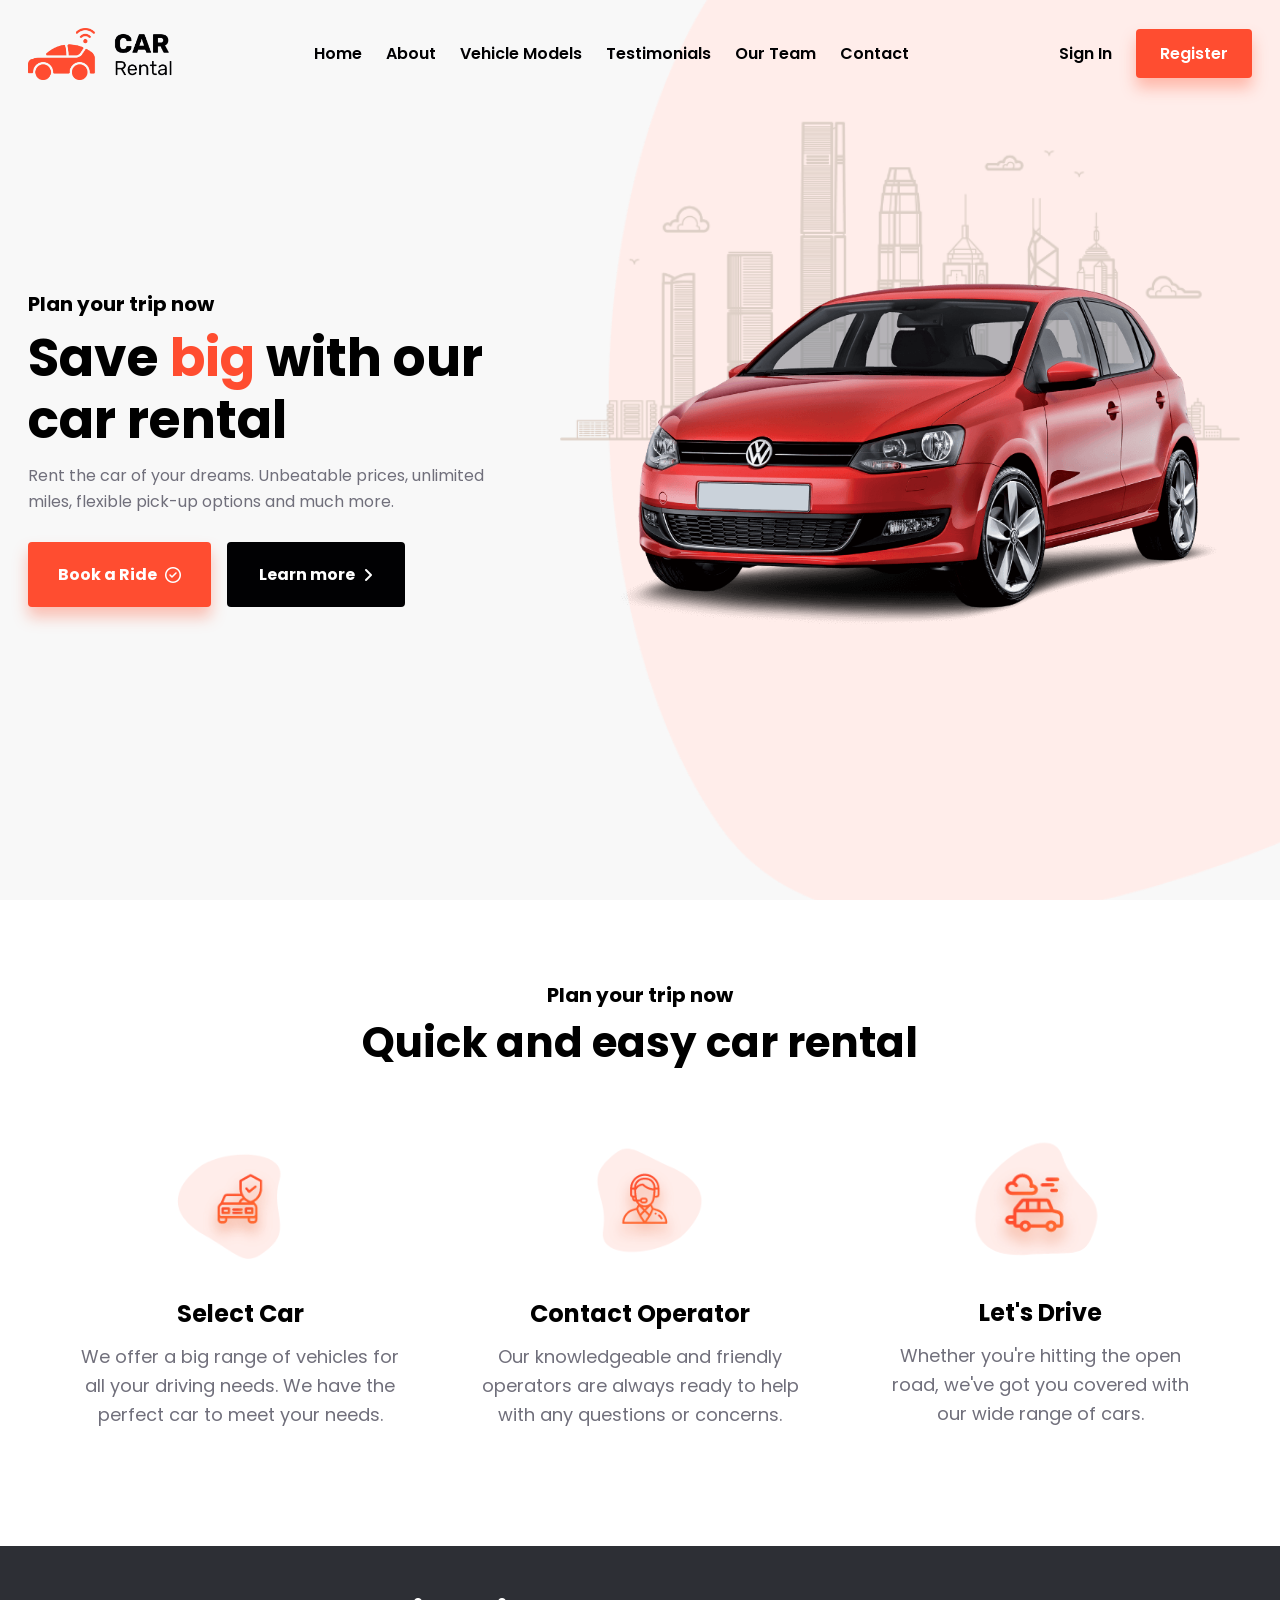
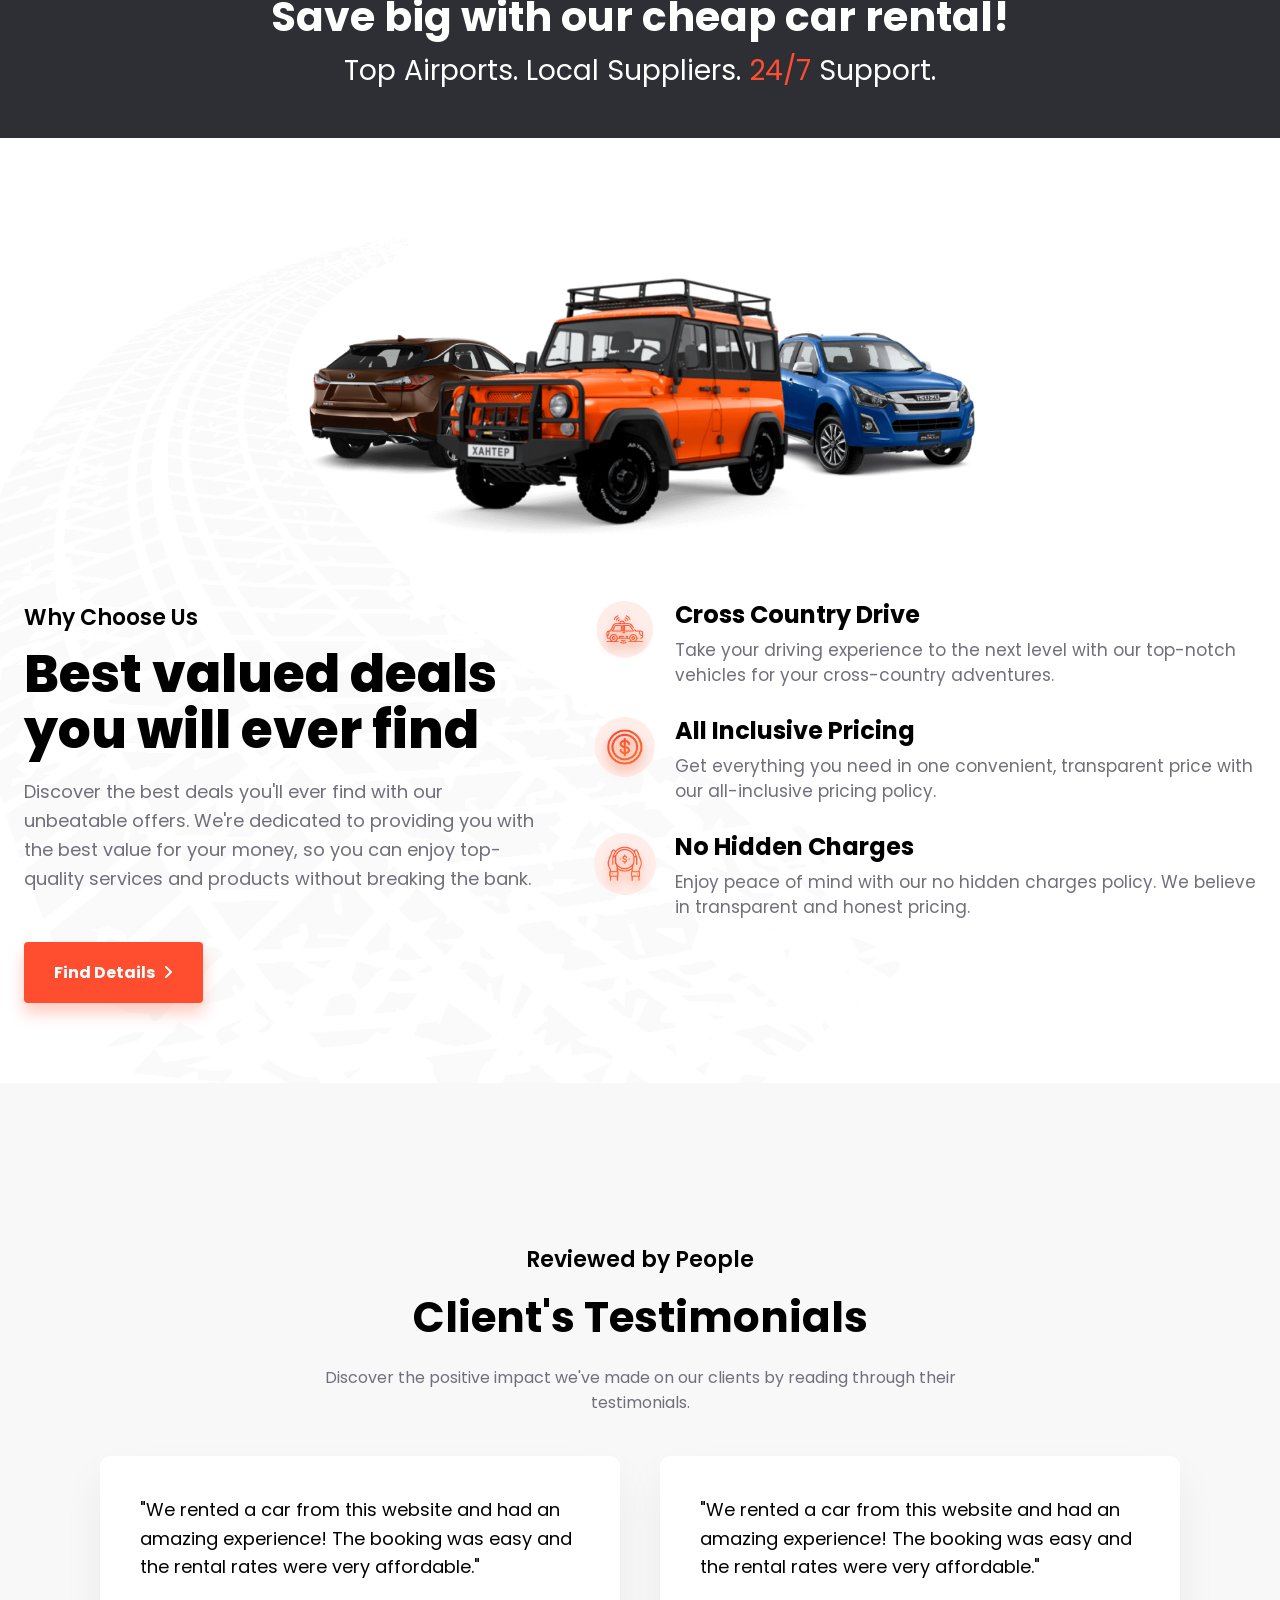
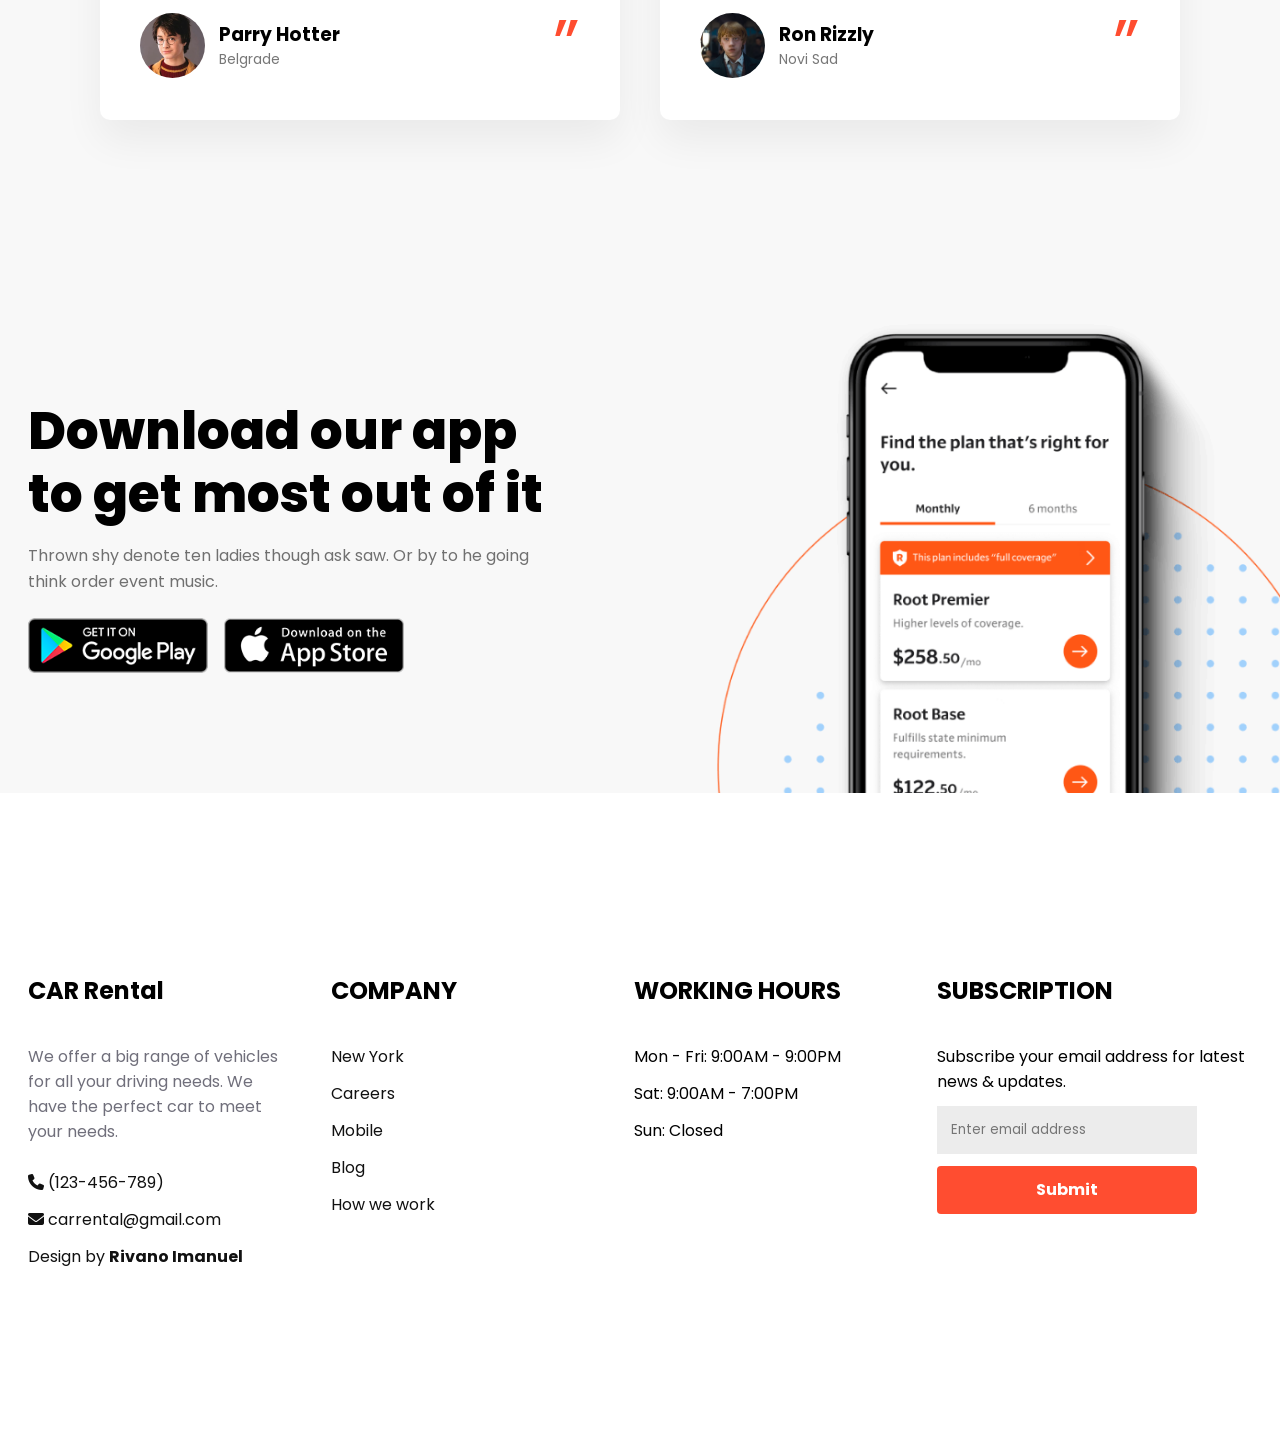
==== commit 41c18e66: "first clean commit" ====
--- a/index.html
+++ b/index.html
@@ -1,298 +1,291 @@
 <!DOCTYPE html>
 <html lang="en">
-
 <head>
   <meta charset="UTF-8" />
   <meta name="viewport" content="width=device-width, initial-scale=1.0" />
-  <link rel="stylesheet" href="style.css" />
-  <link href="https://fonts.googleapis.com/css2?family=Poppins:wght@400;500;600;700&display=swap" rel="stylesheet">
-  <link rel="stylesheet" href="https://cdnjs.cloudflare.com/ajax/libs/font-awesome/6.5.0/css/all.min.css">
-  <title>Document</title>
+  <title>Car Rental</title>
+
+  <link rel="stylesheet" href="style (1).css" />
+  <link
+    rel="stylesheet"
+    href="https://cdnjs.cloudflare.com/ajax/libs/font-awesome/6.5.0/css/all.min.css"
+  />
   <script src="app.js" defer></script>
 </head>
-
 <body>
-  <!-- navigation -->
-<nav class="menu">
-  <div class="row nav__row">
-    <div class="nav__logo">
-      <img src="logo.png" alt="logo">
+  <nav class="nav">
+    <div class="row nav__row">
+      <a href="#" class="nav__logo">
+        <img src="logo.png" alt="Car Rental logo" />
+      </a>
+
+      <button class="nav__hamburger" aria-label="Open menu">
+        <i class="fa-solid fa-bars"></i>
+      </button>
+
+      <div class="nav__links">
+        <button class="nav__close" aria-label="Close menu">
+          <i class="fa-solid fa-xmark"></i>
+        </button>
+
+        <a href="#" class="nav__link">Home</a>
+        <a href="#" class="nav__link">About</a>
+        <a href="#" class="nav__link">Vehicle Models</a>
+        <a href="#" class="nav__link">Testimonials</a>
+        <a href="#" class="nav__link">Our Team</a>
+        <a href="#" class="nav__link">Contact</a>
+      </div>
+
+      <div class="nav__actions">
+        <a href="#" class="nav__sign">Sign In</a>
+        <button class="nav__button">Register</button>
+      </div>
     </div>
-
-    <button class="nav__hamburger" onclick="openMenu()">
-      <i class="fa-solid fa-bars"></i>
-    </button>
-
-    <div class="nav__links">
-      <button class="nav__close" onclick="closeMenu()">✕</button>
-
-      <a href="#" class="nav__link">Home</a>
-      <a href="#" class="nav__link">About</a>
-      <a href="#" class="nav__link">Vehicle Models</a>
-      <a href="#" class="nav__link">Testimonials</a>
-      <a href="#" class="nav__link">Our Team</a>
-      <a href="#" class="nav__link">Contact</a>
+  </nav>
+
+  <header class="header">
+    <img class="header-bg" src="header-bg.png" alt="" />
+
+    <div class="row header__row">
+      <div class="header__text">
+        <p class="header__text__subtitle">Plan your trip now</p>
+
+        <h1 class="header__text__title">
+          Save <span>big</span> with our car rental
+        </h1>
+
+        <p class="header__text__para">
+          Rent the car of your dreams. Unbeatable prices, unlimited miles,
+          flexible pick-up options and much more.
+        </p>
+
+        <div class="header__text__btns">
+          <button class="header__text__btn header__text__book">
+            Book a Ride <i class="fa-regular fa-circle-check"></i>
+          </button>
+          <button class="header__text__btn header__text__learn">
+            Learn more <i class="fa-solid fa-angle-right"></i>
+          </button>
+        </div>
+      </div>
+
+      <div class="header__img__wrapper">
+        <img class="header__img" src="header-car.png" alt="Red rental car" />
+      </div>
     </div>
-
-    <div class="nav__actions">
-      <a href="#" class="nav__sign">Sign In</a>
-      <button class="nav__button">Register</button>
-    </div>
-  </div>
-</nav>
-
-  <!-- header -->
-<!-- header -->
-<header>
-  <img class="header-bg" src="header-bg.png" alt="" />
-
-  <div class="header__row">
-    <div class="header__text">
-      <p class="header__text__subtitle">Plan your trip now</p>
-
-      <h1 class="header__text__title">
-        Save <span>big</span> with our car rental
-      </h1>
-
-      <p class="header__text__para">
-        Rent the car of your dreams. Unbeatable prices, unlimited miles, flexible pick-up options and much more.
-      </p>
-
-      <div class="header__text__btns">
-        <button class="header__text__btn header__text__book">Book a Ride <i class="fa-regular fa-circle-check"></i></button>
-        <button class="header__text__btn header__text__learn">Learn more > </button>
-      </div>
-    </div>
-
-    <div class="header__img__wrapper">
-      <img class="header__img" src="header-car.png" alt="" />
-    </div>
-  </div>
-</header>
-
-  <!-- main content -->
-
- <div class="features__heading">
-  <p class="feature__subtitle">Plan your trip now</p>
-  <h2 class="feature__title">Quick and easy car rental</h2>
-</div>
-
-<div class="features__row">
-  <div class="feature">
-    <div class="feature__image__wrapper">
-      <img src="feature-1.png" class="feature__img" alt="Select Car">
-    </div>
-    <h4 class="feature__name">Select Car</h4>
-    <p class="feature__para">
-      We offer a big range of vehicles for all your driving needs. We have the perfect car to meet your needs.
-    </p>
-  </div>
-
-  <div class="feature">
-    <div class="feature__image__wrapper">
-      <img src="feature-2.png" class="feature__img" alt="Contact Operator">
-    </div>
-    <h4 class="feature__name">Contact Operator</h4>
-    <p class="feature__para">
-      Our knowledgeable and friendly operators are always ready to help with any questions or concerns.
-    </p>
-  </div>
-
-  <div class="feature">
-    <div class="feature__image__wrapper">
-      <img src="feature-3.png" class="feature__img" alt="Let’s Drive">
-    </div>
-    <h4 class="feature__name">Let’s Drive</h4>
-    <p class="feature__para">
-      Whether you're hitting the open road, we've got you covered with our wide range of cars.
-    </p>
-  </div>
-</div>
-
-  <!-- banner -->
-
-  <section id="banner">
-    <div class=" container__banner">
-
-      <h1 class=" banner__title"> Save big with our cheap car rental!</h1>
-      <p class=" banner__para"> Top Airports. Local Suppliers.<span> 24/7 </span> Support.</p>
-    </div>
-  </section>
-
-  <!-- choose us -->
-
-  <section id="Choose__us">
-    <div class="container__choose">
-
-      <!-- ROW 1: IMAGE FULL WIDTH -->
-      <div class="choose__imageRow">
-        <img src="choose-car.png" alt="Car Image" class="choose__car__image">
-      </div>
-
-      <!-- ROW 2: CONTENT -->
-      <div class="choose__contentRow">
-
-        <!-- LEFT: titles + para + button -->
-        <div class="choose__contentLeft">
-          <div class="Headtitle">Why Choose Us</div>
-          <div class="subtitle">Best valued deals you will ever find</div>
-
-          <p class="choose__para">
-            Discover the best deals you'll ever find with our unbeatable offers. We're dedicated to providing you with
-            the best value for your money, so you can enjoy top-quality services and products without breaking the bank.
-            Our deals are designed to give you the ultimate renting experience, so don't miss out on your chance to save
-            big.</p>
-
-          <button class="choose__button">Find Details > </button>
-        </div>
-
-        <!-- RIGHT: features -->
-        <div class="choose__contentRight">
-          <div class="choose__features">
-
-            <div class="choose__feature">
-              <img src="choose-1.png" alt="" class="choose__icon">
-              <div>
-                <h2>Cross Country Drive</h2>
-                <p>Take your driving experience to the next level with our top-notch vehicles for your cross-country adventures.</p>
+  </header>
+
+  <main>
+    <section id="features">
+      <div class="features__heading">
+        <p class="feature__subtitle">Plan your trip now</p>
+        <h2 class="feature__title">Quick and easy car rental</h2>
+      </div>
+
+      <div class="row features__row">
+        <div class="feature">
+          <div class="feature__image__wrapper">
+            <img src="feature-1.png" class="feature__img" alt="Select Car" />
+          </div>
+          <h4 class="feature__name">Select Car</h4>
+          <p class="feature__para">
+            We offer a big range of vehicles for all your driving needs. We have
+            the perfect car to meet your needs.
+          </p>
+        </div>
+
+        <div class="feature">
+          <div class="feature__image__wrapper">
+            <img src="feature-2.png" class="feature__img" alt="Contact Operator" />
+          </div>
+          <h4 class="feature__name">Contact Operator</h4>
+          <p class="feature__para">
+            Our knowledgeable and friendly operators are always ready to help
+            with any questions or concerns.
+          </p>
+        </div>
+
+        <div class="feature">
+          <div class="feature__image__wrapper">
+            <img src="feature-3.png" class="feature__img" alt="Let's Drive" />
+          </div>
+          <h4 class="feature__name">Let's Drive</h4>
+          <p class="feature__para">
+            Whether you're hitting the open road, we've got you covered with our
+            wide range of cars.
+          </p>
+        </div>
+      </div>
+    </section>
+
+    <section id="banner">
+      <div class="container__banner">
+        <h2 class="banner__title">Save big with our cheap car rental!</h2>
+        <p class="banner__para">
+          Top Airports. Local Suppliers. <span>24/7</span> Support.
+        </p>
+      </div>
+    </section>
+
+    <section id="choose-us">
+      <div class="container__choose">
+        <div class="choose__imageRow">
+          <img src="choose-car.png" alt="Car" class="choose__car__image" />
+        </div>
+
+        <div class="choose__contentRow">
+          <div class="choose__contentLeft">
+            <p class="Headtitle">Why Choose Us</p>
+            <h2 class="subtitle">Best valued deals you will ever find</h2>
+
+            <p class="choose__para">
+              Discover the best deals you'll ever find with our unbeatable
+              offers. We're dedicated to providing you with the best value for
+              your money, so you can enjoy top-quality services and products
+              without breaking the bank.
+            </p>
+
+            <button class="choose__button">
+              Find Details <i class="fa-solid fa-angle-right"></i>
+            </button>
+          </div>
+
+          <div class="choose__contentRight">
+            <div class="choose__features">
+              <div class="choose__feature">
+                <img src="choose-1.png" alt="" class="choose__icon" />
+                <div>
+                  <h3>Cross Country Drive</h3>
+                  <p>
+                    Take your driving experience to the next level with our
+                    top-notch vehicles for your cross-country adventures.
+                  </p>
+                </div>
+              </div>
+
+              <div class="choose__feature">
+                <img src="choose-2.png" alt="" class="choose__icon" />
+                <div>
+                  <h3>All Inclusive Pricing</h3>
+                  <p>
+                    Get everything you need in one convenient, transparent
+                    price with our all-inclusive pricing policy.
+                  </p>
+                </div>
+              </div>
+
+              <div class="choose__feature">
+                <img src="choose-3.png" alt="" class="choose__icon" />
+                <div>
+                  <h3>No Hidden Charges</h3>
+                  <p>
+                    Enjoy peace of mind with our no hidden charges policy.
+                    We believe in transparent and honest pricing.
+                  </p>
+                </div>
               </div>
             </div>
-
-            <div class="choose__feature">
-              <img src="choose-2.png" alt="" class="choose__icon">
-              <div>
-                <h2>All Inclusive Pricing</h2>
-                <p>Get everything you need in one convenient, transparent price with our all-inclusive pricing policy.</p>
-              </div>
+          </div>
+        </div>
+      </div>
+    </section>
+
+    <section id="review">
+      <div class="container">
+        <div class="row__review">
+          <p class="review__subtitle">Reviewed by People</p>
+          <h2 class="review__title">Client's Testimonials</h2>
+          <p class="review__para">
+            Discover the positive impact we've made on our clients by reading
+            through their testimonials.
+          </p>
+        </div>
+
+        <div class="testimonials">
+          <article class="review__card">
+            <p class="review__text">
+              "We rented a car from this website and had an amazing experience!
+              The booking was easy and the rental rates were very affordable."
+            </p>
+
+            <div class="review__footer">
+              <div class="review__person">
+                <img class="review__avatar" src="testimonial-1.webp" alt="Parry Hotter" />
+                <div>
+                  <h3 class="review__name">Parry Hotter</h3>
+                  <p class="review__city">Belgrade</p>
+                </div>
+              </div>
+              <div class="review__quote">”</div>
             </div>
-
-            <div class="choose__feature">
-              <img src="choose-3.png" alt="" class="choose__icon">
-              <div>
-                <h2>No Hidden Charges</h2>
-                <p>Enjoy peace of mind with our no hidden charges policy. We believe in transparent and honest pricing.</p>
-              </div>
+          </article>
+
+          <article class="review__card">
+            <p class="review__text">
+              "We rented a car from this website and had an amazing experience!
+              The booking was easy and the rental rates were very affordable."
+            </p>
+
+            <div class="review__footer">
+              <div class="review__person">
+                <img class="review__avatar" src="testimonial-2.jpg" alt="Ron Rizzly" />
+                <div>
+                  <h3 class="review__name">Ron Rizzly</h3>
+                  <p class="review__city">Novi Sad</p>
+                </div>
+              </div>
+              <div class="review__quote">”</div>
             </div>
-
-          </div>
-        </div>
-
-      </div>
-    </div>
-  </section>
-
-  <!-- review -->
-  <section id="review">
-    <div class="container">
-
-      
-      <div class="row__review">
-        <h1 class="review__title">Reviewed by People </h1>
-        <h2 class="review__subtitle">Client's Testimonials</h2>
-        <p class="review__para">
-          Discover the positive impact we've made on our clients by reading through their testimonials.
-          Our clients have experienced our service and results, and they're eager to share their positive experiences
-          with you.
-        </p>
-      </div>
-
-      <!-- testimonials cards -->
-      <div class="testimonials">
-
-        <!-- card 1 -->
-        <article class="review__card">
-          <p class="review__text">
-            "We rented a car from this website and had an amazing experience! The booking was easy and the rental rates
-            were very affordable."
-          </p>
-
-          <div class="review__footer">
-            <div class="review__person">
-              <img class="review__avatar" src="testimonial-1.webp" alt="Parry Hotter">
-              <div class="review__meta">
-                <h3 class="review__name">Parry Hotter</h3>
-                <p class="review__location">Belgrade</p>
-              </div>
+          </article>
+        </div>
+      </div>
+    </section>
+
+    <section id="download">
+      <div class="download__wrapper">
+        <div class="download__content-inner">
+          <div class="download__text">
+            <h2 class="download__title">Download our app to get most out of it</h2>
+            <p class="download__para">
+              Thrown shy denote ten ladies though ask saw. Or by to he going
+              think order event music.
+            </p>
+
+            <div class="download__links">
+              <img src="google-play.svg" class="store-btn" alt="Google Play" />
+              <img src="app-store.svg" class="store-btn" alt="App Store" />
             </div>
-
-            <div class="review__quote" aria-hidden="true">”</div>
-          </div>
-        </article>
-
-        <!-- card 2 -->
-        <article class="review__card">
-          <p class="review__text">
-            "We rented a car from this website and had an amazing experience! The booking was easy and the rental rates
-            were very affordable."
-          </p>
-
-          <div class="review__footer">
-            <div class="review__person">
-              <img class="review__avatar" src="testimonial-2.jpg" alt="Ron Rizzly">
-              <div class="review__meta">
-                <h3 class="review__name">Ron Rizzly</h3>
-                <p class="review__location">Novi Sad</p>
-              </div>
-            </div>
-
-            <div class="review__quote" aria-hidden="true">”</div>
-          </div>
-        </article>
-
-      </div>
-
-    </div>
-  </section>
-<!-- download -->
-
-<section id="download">
-  <div class="download__wrapper"> 
-    
-    <div class="download__content-inner"> <div class="download__text">
-        <h2 class="download__title">Download our app to get most out of it</h2>
-        <p class="download__para">
-          Thrown shy denote ten ladies though ask saw. Or by to he going think order event music. Incommode so intention defective at convinced. Led income months itself and houses you.
-        </p>
-        <div class="download__links">
-           <img src="google-play.svg" class="store-btn" alt="Google Play">
-           <img src="app-store.svg" class="store-btn" alt="App Store">
-        </div>
-      </div>
-
-   
-
-    </div>
-
-  </div>
-</section>
+          </div>
+        </div>
+      </div>
+    </section>
+  </main>
+
   <footer id="footer">
     <div class="container">
       <div class="footer__row">
-
-        <!-- COL 1: INTRO -->
         <div class="footer__col intro">
-          <h4 class="intro__title"> <strong>CAR</strong> Rental</h4>
-          
+          <h4 class="intro__title"><strong>CAR</strong> Rental</h4>
           <p class="intro__para">
-            We offer a big range of vehicles for all your driving needs. We have the perfect car to meet your needs.
+            We offer a big range of vehicles for all your driving needs. We have
+            the perfect car to meet your needs.
           </p>
 
           <div class="footer__links">
-            <a href="tel:123456789" class="footer__intro__link footer__phone">
+            <a href="tel:123456789" class="footer__intro__link">
               <i class="fa-solid fa-phone"></i>
               <span>(123-456-789)</span>
             </a>
-
             <a href="mailto:carrental@gmail.com" class="footer__intro__link">
               <i class="fa-solid fa-envelope"></i>
               <span>carrental@gmail.com</span>
             </a>
-
-            <a href="#" class="footer__intro__link">Design by <strong>Rivano Imanuel</strong></a>
-          </div>
-        </div>
-
-        <!-- COL 2: COMPANY -->
+            <a href="#" class="footer__intro__link">
+              Design by <strong>Rivano Imanuel</strong>
+            </a>
+          </div>
+        </div>
+
         <div class="footer__col company">
           <h4 class="company__title">COMPANY</h4>
           <a href="#" class="company__link">New York</a>
@@ -302,28 +295,24 @@
           <a href="#" class="company__link">How we work</a>
         </div>
 
-        <!-- COL 3: HOURS -->
         <div class="footer__col hours">
           <h4 class="hours__title">WORKING HOURS</h4>
           <p>Mon - Fri: 9:00AM - 9:00PM</p>
-          <p>Sat: 9:00AM - 19:00PM</p>
+          <p>Sat: 9:00AM - 7:00PM</p>
           <p>Sun: Closed</p>
         </div>
 
-        <!-- COL 4: SUBSCRIPTION -->
         <div class="footer__col subscription">
           <h4 class="headtitle__sub">SUBSCRIPTION</h4>
-          <p>Subscribe your Email address for latest news & updates.</p>
+          <p>Subscribe your email address for latest news & updates.</p>
 
           <form class="footer__form">
-            <input type="email" placeholder="Enter email address" class="footer__email">
+            <input type="email" placeholder="Enter email address" class="footer__email" />
             <button type="submit" class="Email__form__submit">Submit</button>
           </form>
         </div>
-
       </div>
     </div>
   </footer>
-  
-  </body>
-  </html>+</body>
+</html>
--- a/style (1).css
+++ b/style (1).css
@@ -0,0 +1,957 @@
+@import url("https://fonts.googleapis.com/css2?family=Poppins:wght@100;200;300;400;500;600;700;800;900&display=swap");
+
+:root {
+  --header-bg: #f8f8f8;
+  --primary: #ff4d30;
+  --black: #010103;
+  --lightblack: #2d2d2d;
+  --gray: #706f7b;
+}
+
+* {
+  margin: 0;
+  padding: 0;
+  box-sizing: border-box;
+  font-family: "Poppins", sans-serif;
+}
+
+html,
+body {
+  overflow-x: hidden;
+}
+
+body.open {
+  overflow: hidden;
+}
+
+a {
+  text-decoration: none;
+}
+
+button {
+  cursor: pointer;
+  font: inherit;
+}
+
+img {
+  display: block;
+  max-width: 100%;
+}
+
+.container {
+  width: 100%;
+  padding: 80px 0;
+}
+
+.row {
+  width: 100%;
+  max-width: 1280px;
+  margin: 0 auto;
+  padding: 0 28px;
+}
+
+/* NAV */
+.nav {
+  position: absolute;
+  top: 0;
+  left: 0;
+  width: 100%;
+  z-index: 1000;
+}
+
+.nav__row {
+  max-width: 1280px;
+  margin: 0 auto;
+  padding: 28px;
+  display: flex;
+  align-items: center;
+  justify-content: space-between;
+  gap: 24px;
+}
+
+.nav__logo {
+  display: flex;
+  align-items: center;
+  flex-shrink: 0;
+}
+
+.nav__logo img {
+  width: 145px;
+}
+
+.nav__links {
+  display: flex;
+  align-items: center;
+  gap: 24px;
+  flex: 1;
+  justify-content: center;
+}
+
+.nav__link {
+  font-size: 16px;
+  font-weight: 600;
+  color: var(--black);
+  transition: color 300ms ease;
+}
+
+.nav__link:hover {
+  color: var(--primary);
+}
+
+.nav__actions {
+  display: flex;
+  align-items: center;
+  gap: 14px;
+  flex-shrink: 0;
+}
+
+.nav__sign {
+  font-size: 16px;
+  font-weight: 600;
+  color: var(--black);
+  padding: 12px 10px;
+  transition: color 300ms ease;
+}
+
+.nav__sign:hover {
+  color: var(--primary);
+}
+
+.nav__button {
+  font-size: 16px;
+  font-weight: 600;
+  padding: 12px 24px;
+  background: var(--primary);
+  color: white;
+  border: none;
+  border-radius: 4px;
+  box-shadow: 0 10px 15px 0 rgba(255, 83, 48, 0.35);
+  transition: background 300ms ease;
+}
+
+.nav__button:hover {
+  background: #fa4226;
+}
+
+.nav__hamburger,
+.nav__close {
+  display: none;
+  background: none;
+  border: none;
+  font-size: 28px;
+  color: var(--black);
+}
+
+/* HEADER */
+.header {
+  position: relative;
+  min-height: 100vh;
+  background: var(--header-bg);
+  overflow: hidden;
+}
+
+.header-bg {
+  position: absolute;
+  top: 0;
+  right: 0;
+  width: 720px;
+  z-index: 1;
+  pointer-events: none;
+}
+
+.header__row {
+  max-width: 1280px;
+  margin: 0 auto;
+  min-height: 100vh;
+  padding: 0 28px;
+  display: flex;
+  align-items: center;
+  justify-content: space-between;
+  gap: 40px;
+  position: relative;
+  z-index: 2;
+}
+
+.header__text {
+  max-width: 500px;
+}
+
+.header__text__subtitle {
+  font-size: 20px;
+  font-weight: 700;
+  line-height: 1.1;
+}
+
+.header__text__title {
+  font-size: 52px;
+  font-weight: 700;
+  line-height: 1.2;
+  margin-top: 12px;
+}
+
+.header__text__title span {
+  color: var(--primary);
+}
+
+.header__text__para {
+  color: var(--gray);
+  margin-top: 12px;
+  margin-bottom: 28px;
+  line-height: 1.6;
+}
+
+.header__img__wrapper {
+  width: 55%;
+  max-width: 720px;
+}
+
+.header__img {
+  width: 100%;
+  height: auto;
+}
+
+.header__text__btns {
+  display: flex;
+  gap: 16px;
+  flex-wrap: wrap;
+}
+
+.header__text__btn {
+  font-size: 16px;
+  font-weight: 700;
+  padding: 18px 30px;
+  border: none;
+  outline: none;
+  color: white;
+  border-radius: 4px;
+  display: flex;
+  align-items: center;
+  justify-content: center;
+  gap: 8px;
+  transition: 300ms ease;
+}
+
+.header__text__book {
+  background-color: var(--primary);
+  box-shadow: 0 10px 15px 0 rgba(255, 83, 48, 0.35);
+}
+
+.header__text__book:hover {
+  background-color: #fa4226;
+}
+
+.header__text__learn {
+  background-color: var(--black);
+  border: 2px solid transparent;
+}
+
+.header__text__learn:hover {
+  color: var(--black);
+  border-color: var(--black);
+  background-color: transparent;
+}
+
+/* FEATURES */
+.features__heading {
+  text-align: center;
+  margin: 80px 0 60px;
+  padding: 0 28px;
+}
+
+.feature__subtitle {
+  font-size: 20px;
+  font-weight: 700;
+  margin-bottom: 8px;
+}
+
+.feature__title {
+  font-size: 42px;
+  font-weight: 700;
+  line-height: 1.2;
+}
+
+.features__row {
+  display: flex;
+  justify-content: center;
+  gap: 80px;
+  text-align: center;
+  padding-bottom: 80px;
+}
+
+.feature {
+  max-width: 320px;
+  display: flex;
+  flex-direction: column;
+  align-items: center;
+}
+
+.feature__image__wrapper {
+  width: 150px;
+  margin-bottom: 18px;
+}
+
+.feature__name {
+  font-size: 24px;
+  font-weight: 700;
+  margin-bottom: 12px;
+}
+
+.feature__para {
+  font-size: 18px;
+  line-height: 1.6;
+  color: var(--gray);
+}
+
+/* BANNER */
+#banner {
+  background: #2d2f35;
+  color: white;
+  margin: 36px 0;
+  padding: 48px 0;
+}
+
+.container__banner {
+  max-width: 1280px;
+  margin: 0 auto;
+  padding: 0 28px;
+  text-align: center;
+}
+
+.banner__title {
+  font-size: clamp(34px, 3.2vw, 54px);
+  font-weight: 700;
+  line-height: 1.1;
+  margin-bottom: 12px;
+}
+
+.banner__para {
+  font-size: clamp(18px, 2.2vw, 32px);
+  line-height: 1.4;
+}
+
+.banner__para span {
+  color: var(--primary);
+}
+
+/* CHOOSE */
+#choose-us {
+  padding: 80px 0;
+  background: url("choose-bg.png") no-repeat left center;
+  background-size: contain;
+}
+
+.container__choose {
+  max-width: 1280px;
+  margin: 0 auto;
+  padding: 0 24px;
+}
+
+.choose__imageRow {
+  display: flex;
+  justify-content: center;
+  margin-bottom: 40px;
+}
+
+.choose__car__image {
+  width: 100%;
+  max-width: 700px;
+}
+
+.choose__contentRow {
+  display: flex;
+  justify-content: space-between;
+  align-items: flex-start;
+  gap: 48px;
+}
+
+.choose__contentLeft {
+  width: 44%;
+}
+
+.choose__contentRight {
+  width: 56%;
+}
+
+.Headtitle {
+  font-size: 22px;
+  font-weight: 600;
+  margin-bottom: 12px;
+}
+
+.subtitle {
+  font-size: 52px;
+  line-height: 1.08;
+  font-weight: 800;
+  margin-bottom: 20px;
+}
+
+.choose__para {
+  color: var(--gray);
+  font-size: 18px;
+  line-height: 1.6;
+  margin-bottom: 24px;
+}
+
+.choose__button {
+  margin-top: 24px;
+  font-size: 16px;
+  font-weight: 700;
+  padding: 18px 30px;
+  border: none;
+  color: white;
+  border-radius: 4px;
+  display: inline-flex;
+  justify-content: center;
+  align-items: center;
+  gap: 8px;
+  background: var(--primary);
+  box-shadow: 0 10px 15px 0 rgba(255, 83, 48, 0.3);
+}
+
+.choose__features {
+  display: flex;
+  flex-direction: column;
+  gap: 28px;
+}
+
+.choose__feature {
+  display: flex;
+  align-items: flex-start;
+  gap: 18px;
+}
+
+.choose__icon {
+  width: 64px;
+  height: auto;
+  flex-shrink: 0;
+}
+
+.choose__feature h3 {
+  font-size: 24px;
+  line-height: 1.2;
+  margin-bottom: 8px;
+}
+
+.choose__feature p {
+  color: var(--gray);
+  font-size: 17px;
+  line-height: 1.5;
+}
+
+/* REVIEW */
+#review {
+  background: #f8f8f8;
+  padding: 80px 0;
+}
+
+.row__review {
+  text-align: center;
+  max-width: 750px;
+  margin: 0 auto 40px;
+}
+
+.review__subtitle {
+  margin: 0 0 10px;
+  font-size: 22px;
+  font-weight: 600;
+}
+
+.review__title {
+  margin: 0 0 16px;
+  font-size: 42px;
+  font-weight: 700;
+}
+
+.review__para {
+  margin: 0 auto;
+  max-width: 700px;
+  line-height: 1.6;
+  color: var(--gray);
+}
+
+.testimonials {
+  display: flex;
+  gap: 40px;
+  flex-wrap: wrap;
+  justify-content: center;
+}
+
+.review__card {
+  background: #fff;
+  padding: 40px;
+  border-radius: 10px;
+  box-shadow: 0 20px 40px rgba(0, 0, 0, 0.06);
+  max-width: 520px;
+  width: 100%;
+}
+
+.review__text {
+  font-size: 18px;
+  line-height: 1.6;
+  margin-bottom: 28px;
+}
+
+.review__footer {
+  display: flex;
+  align-items: center;
+  justify-content: space-between;
+  gap: 24px;
+}
+
+.review__person {
+  display: flex;
+  align-items: center;
+  gap: 14px;
+}
+
+.review__avatar {
+  width: 65px;
+  height: 65px;
+  border-radius: 50%;
+  object-fit: cover;
+}
+
+.review__name {
+  font-weight: 700;
+}
+
+.review__city {
+  color: #777;
+  font-size: 14px;
+}
+
+.review__quote {
+  font-size: 70px;
+  line-height: 1;
+  color: var(--primary);
+}
+
+/* DOWNLOAD */
+#download {
+  background: #f8f8f8;
+  background-image: url("download-bg.png");
+  background-repeat: no-repeat;
+  background-position: center;
+  background-size: cover;
+  padding: 120px 0;
+}
+
+.download__wrapper {
+  max-width: 1280px;
+  margin: 0 auto;
+  padding: 0 28px;
+}
+
+.download__content-inner {
+  display: flex;
+  justify-content: space-between;
+  align-items: center;
+  gap: 60px;
+}
+
+.download__text {
+  max-width: 520px;
+}
+
+.download__title {
+  font-size: 52px;
+  font-weight: 800;
+  line-height: 1.2;
+  margin-bottom: 18px;
+}
+
+.download__para {
+  color: #707070;
+  line-height: 1.6;
+  margin-bottom: 24px;
+}
+
+.download__links {
+  display: flex;
+  gap: 16px;
+  flex-wrap: wrap;
+}
+
+.store-btn {
+  width: 180px;
+  height: auto;
+}
+
+/* FOOTER */
+#footer {
+  padding: 100px 0;
+}
+
+.footer__row {
+  max-width: 1280px;
+  margin: 0 auto;
+  padding: 0 28px;
+  display: flex;
+  gap: 40px;
+  flex-wrap: wrap;
+  align-items: flex-start;
+}
+
+.footer__col {
+  flex: 1;
+  min-width: 220px;
+  display: flex;
+  flex-direction: column;
+  align-items: flex-start;
+  text-align: left;
+  gap: 12px;
+}
+
+.footer__col:last-child {
+  flex: 1.2;
+  min-width: 260px;
+}
+
+.intro__title,
+.company__title,
+.hours__title,
+.headtitle__sub {
+  font-size: 24px;
+  font-weight: 700;
+  margin-bottom: 24px;
+}
+
+.intro__para {
+  color: var(--gray);
+  margin-bottom: 14px;
+  max-width: 260px;
+}
+
+.footer__links {
+  display: flex;
+  flex-direction: column;
+  gap: 12px;
+}
+
+.footer__intro__link,
+.company__link {
+  color: #111;
+}
+
+.footer__form {
+  display: flex;
+  flex-direction: column;
+  gap: 12px;
+  width: 100%;
+  max-width: 260px;
+}
+
+.footer__email {
+  width: 100%;
+  background: #ececec;
+  border: none;
+  padding: 14px;
+}
+
+.Email__form__submit {
+  height: 48px;
+  font-size: 16px;
+  font-weight: 700;
+  border: none;
+  color: white;
+  background: var(--primary);
+  border-radius: 4px;
+  transition: 300ms ease;
+}
+
+.Email__form__submit:hover {
+  background-color: #fa4226;
+}
+
+/* TABLET */
+@media (max-width: 1024px) {
+  .nav__actions {
+    display: none;
+  }
+
+  .nav__hamburger {
+    display: block;
+    margin-left: auto;
+  }
+
+  .nav__links {
+    position: fixed;
+    top: 0;
+    right: 0;
+    width: 100%;
+    height: 100vh;
+    background: white;
+    display: flex;
+    flex-direction: column;
+    justify-content: center;
+    align-items: center;
+    gap: 28px;
+    transform: translateX(100%);
+    transition: transform 0.3s ease;
+    z-index: 999;
+  }
+
+  body.open .nav__links {
+    transform: translateX(0);
+  }
+
+  .nav__close {
+    display: none;
+    position: absolute;
+    top: 32px;
+    right: 32px;
+  }
+
+  body.open .nav__close {
+    display: block;
+  }
+
+  .nav__link {
+    font-size: 20px;
+  }
+
+  .header__row {
+    gap: 24px;
+  }
+
+  .header__text {
+    width: 46%;
+    max-width: 500px;
+  }
+
+  .header__text__title {
+    font-size: 48px;
+  }
+
+  .header__img__wrapper {
+    width: 54%;
+  }
+
+  .features__row {
+    gap: 40px;
+    flex-wrap: wrap;
+  }
+
+  .feature {
+    width: 45%;
+    max-width: none;
+  }
+
+  .choose__contentRow {
+    flex-direction: column;
+    align-items: center;
+    gap: 36px;
+  }
+
+  .choose__contentLeft,
+  .choose__contentRight {
+    width: 100%;
+    max-width: 600px;
+  }
+
+  .choose__contentLeft {
+    text-align: center;
+  }
+
+  .choose__button {
+    margin-left: auto;
+    margin-right: auto;
+  }
+
+  .subtitle {
+    font-size: 40px;
+  }
+
+  .download__content-inner {
+    justify-content: center;
+  }
+
+  .download__text {
+    text-align: center;
+  }
+
+  .download__links {
+    justify-content: center;
+  }
+
+  #footer .footer__row {
+    display: grid;
+    grid-template-columns: 1.2fr 1fr;
+    column-gap: 72px;
+    row-gap: 40px;
+  }
+}
+
+/* MOBILE */
+@media (max-width: 768px) {
+  .header-bg,
+  .header__img__wrapper {
+    display: none;
+  }
+
+  .header__row {
+    justify-content: center;
+    text-align: center;
+    padding-top: 160px;
+    padding-bottom: 80px;
+  }
+
+  .header__text {
+    width: 100%;
+    max-width: 100%;
+  }
+
+  .header__text__btns {
+    justify-content: center;
+  }
+
+  .features__row {
+    flex-direction: column;
+    align-items: center;
+    gap: 60px;
+  }
+
+  .feature {
+    width: 100%;
+  }
+
+  .banner__title {
+    font-size: 44px;
+  }
+
+  .banner__para {
+    font-size: 18px;
+  }
+
+  #choose-us {
+    padding: 40px 0;
+    background: url("choose-bg.png") no-repeat center;
+    background-size: cover;
+  }
+
+  .choose__contentLeft,
+  .choose__contentRight {
+    text-align: center;
+  }
+
+  .choose__features {
+    max-width: 320px;
+    margin: 0 auto;
+    align-items: center;
+  }
+
+  .choose__feature {
+    flex-direction: column;
+    align-items: center;
+    text-align: center;
+  }
+
+  .subtitle {
+    font-size: 36px;
+  }
+
+  #review {
+    padding-top: 40px;
+  }
+
+  .testimonials {
+    flex-direction: column;
+    align-items: center;
+    gap: 24px;
+  }
+
+  .review__card {
+    max-width: 560px;
+    padding: 32px;
+  }
+
+  #download {
+    padding: 80px 0;
+    background: white;
+    background-image: none;
+  }
+
+  .download__text {
+    max-width: 620px;
+    margin: 0 auto;
+    text-align: center;
+  }
+
+  .download__title {
+    font-size: 44px;
+  }
+
+  .download__para {
+    max-width: 560px;
+    margin: 0 auto 32px;
+    font-size: 18px;
+  }
+
+  .download__links {
+    justify-content: center;
+  }
+
+  #footer {
+    padding: 60px 0;
+  }
+
+  #footer .container {
+    padding: 0 32px;
+  }
+
+  .footer__row {
+    display: grid;
+    grid-template-columns: 1fr 1fr;
+    column-gap: 56px;
+    row-gap: 48px;
+  }
+}
+
+@media (max-width: 480px) {
+  .header__text__btns {
+    flex-direction: column;
+    width: 100%;
+  }
+
+  .download__title {
+    font-size: 32px;
+  }
+
+  .download__para {
+    font-size: 16px;
+  }
+
+  .download__links {
+    flex-direction: column;
+    align-items: center;
+  }
+
+  .store-btn {
+    width: 180px;
+  }
+
+  .footer__row {
+    grid-template-columns: 1fr;
+    text-align: center;
+  }
+
+  .footer__col,
+  .intro,
+  .company,
+  .hours,
+  .subscription {
+    align-items: center;
+    text-align: center;
+  }
+
+  .footer__links,
+  .footer__form {
+    align-items: center;
+  }
+
+  .footer__email,
+  .Email__form__submit {
+    width: 100%;
+    max-width: 320px;
+  }
+}
